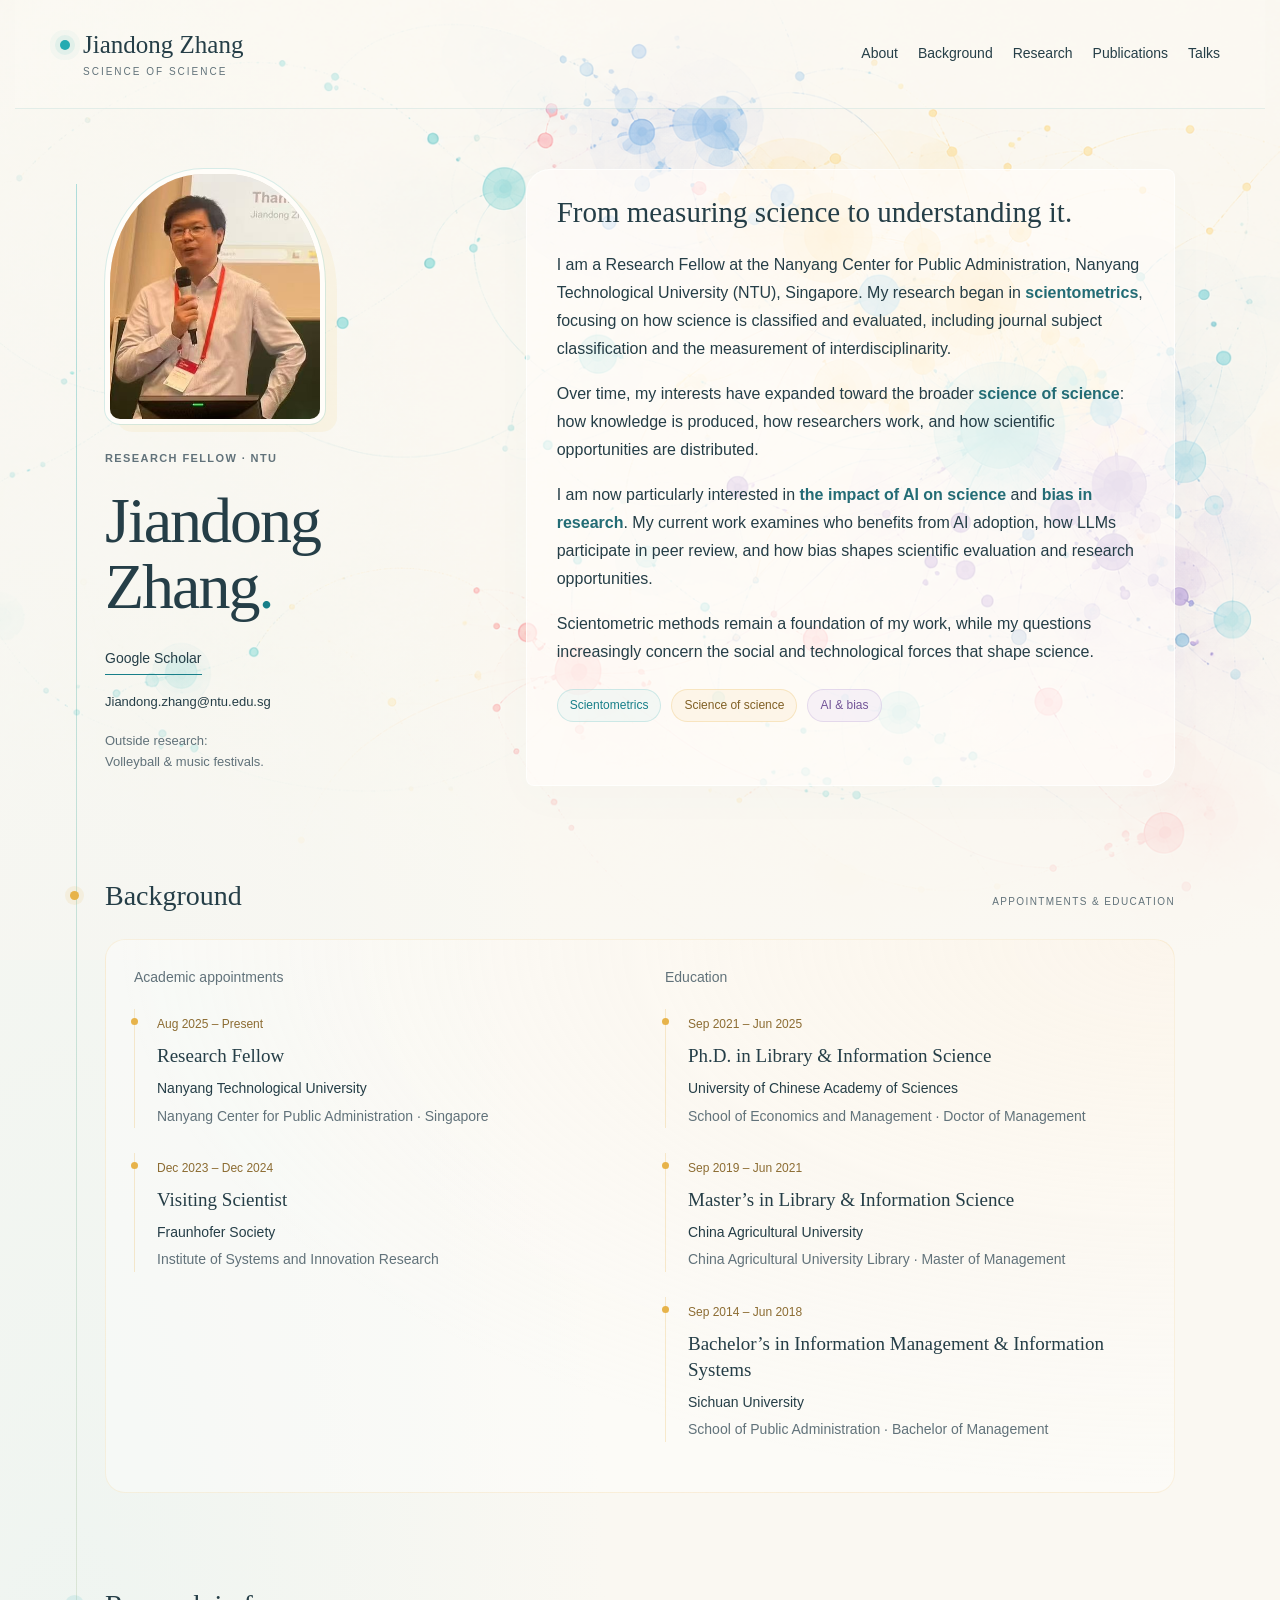
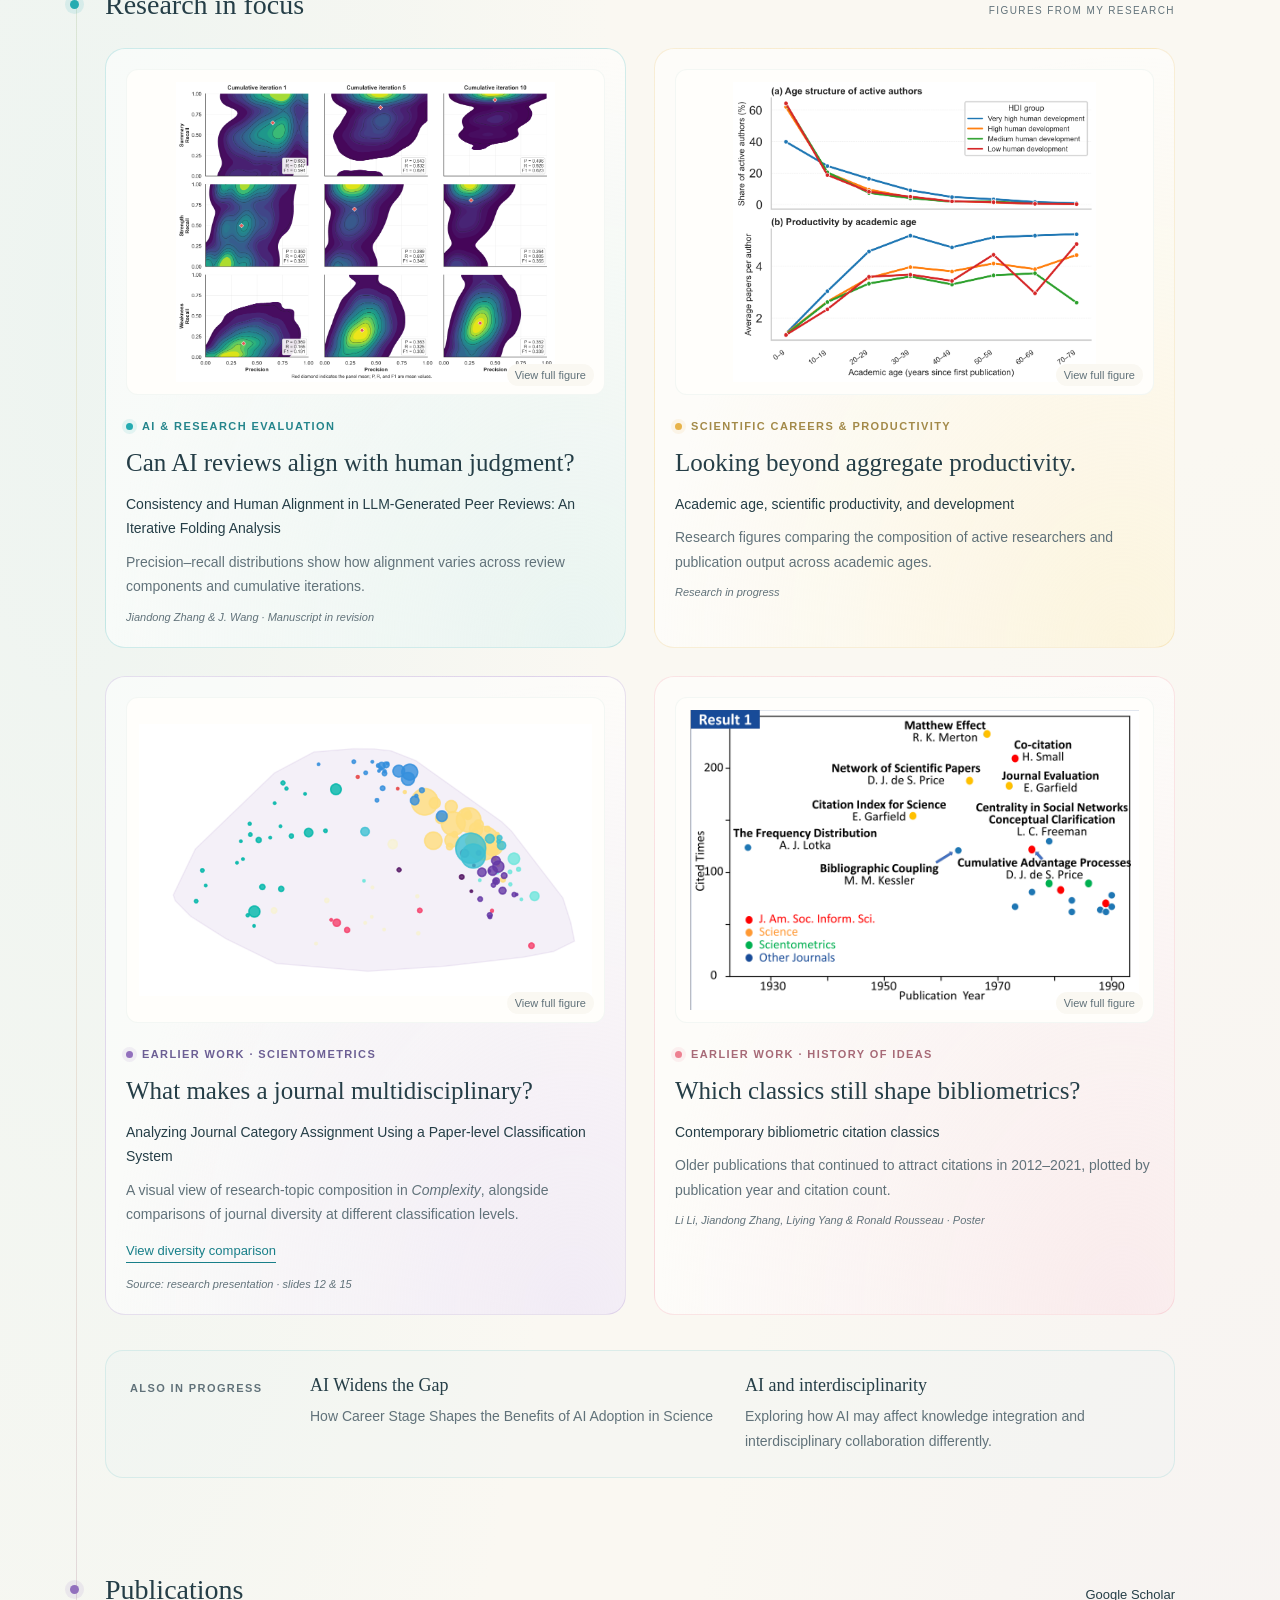
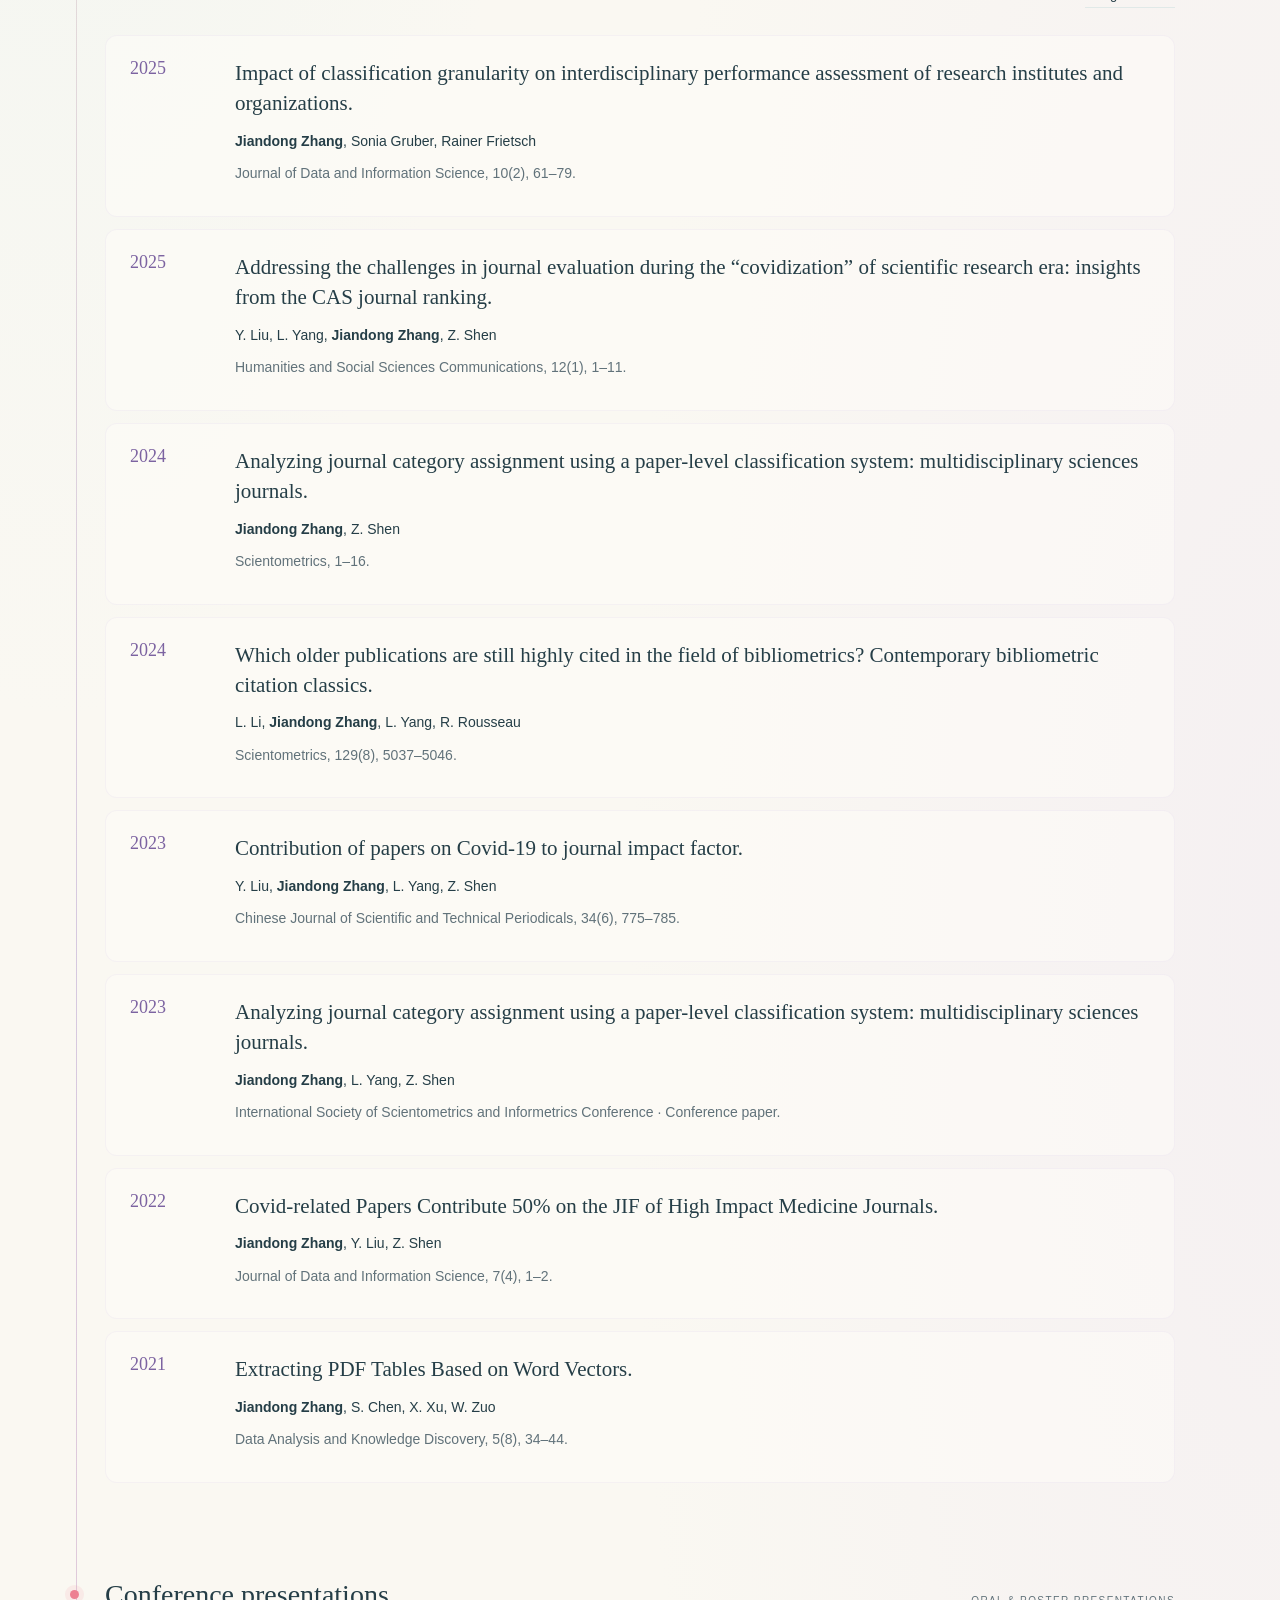
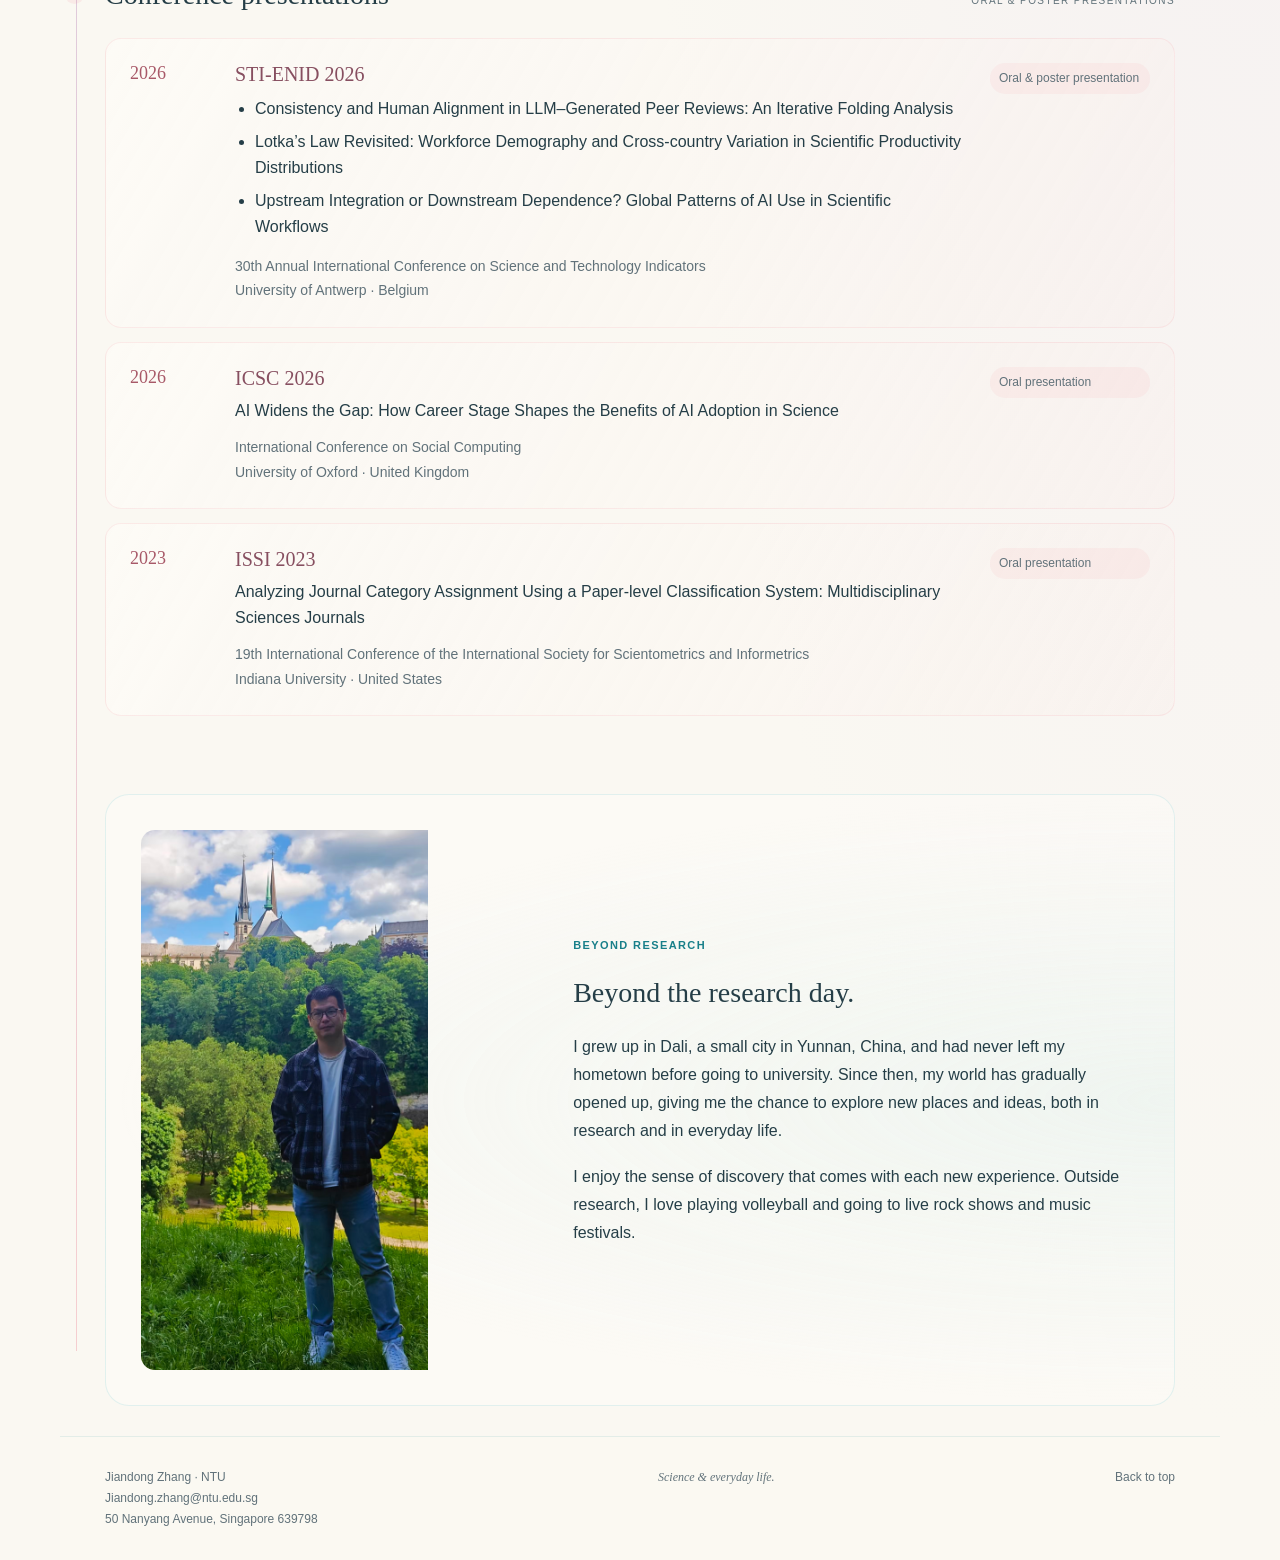
==== index.html @ d601e973 "Add files via upload" ====
<!doctype html><html lang="en"><head><meta charset="utf-8"><meta name="viewport" content="width=device-width,initial-scale=1"><title>Jiandong Zhang | Science of Science</title><meta name="description" content="Jiandong Zhang is a Research Fellow at NTU studying science of science, AI in science, and bias in research."><link rel="stylesheet" href="style.css"><link rel="icon" href="data:image/svg+xml,%3Csvg xmlns='http://www.w3.org/2000/svg' viewBox='0 0 40 40'%3E%3Crect width='40' height='40' fill='%23233145'/%3E%3Ctext x='7' y='29' fill='white' font-size='27' font-family='Georgia'%3EJ%3C/text%3E%3C/svg%3E"></head><body><a class="skip" href="#about">Skip to content</a><header><a class="name" href="#about">Jiandong Zhang<span>SCIENCE OF SCIENCE</span></a><nav aria-label="Main navigation"><a href="#about">About</a><a href="#background">Background</a><a href="#research">Research</a><a href="#publications">Publications</a><a href="#talks">Talks</a></nav></header><main><section class="intro" id="about"><div class="intro-title"><div class="portrait"><img src="assets/jiandong-speaking.jpg" alt="Jiandong Zhang speaking at an academic presentation" fetchpriority="high"></div><p class="eyebrow">RESEARCH FELLOW · NTU</p><h1>Jiandong <br>Zhang<span class="period">.</span></h1><a class="scholar" href="https://scholar.google.com/citations?user=fZ67XFoAAAAJ&hl=en" target="_blank" rel="noopener">Google Scholar</a><p class="contact"><a href="mailto:Jiandong.zhang@ntu.edu.sg">Jiandong.zhang@ntu.edu.sg</a></p><p class="personal">Outside research:<br>Volleyball & music festivals.</p></div><div class="bio"><h2>From measuring science to understanding it.</h2><p>I am a Research Fellow at the Nanyang Center for Public Administration, Nanyang Technological University (NTU), Singapore. My research began in <strong>scientometrics</strong>, focusing on how science is classified and evaluated, including journal subject classification and the measurement of interdisciplinarity.</p><p>Over time, my interests have expanded toward the broader <strong>science of science</strong>: how knowledge is produced, how researchers work, and how scientific opportunities are distributed.</p><p>I am now particularly interested in <strong>the impact of AI on science</strong> and <strong>bias in research</strong>. My current work examines who benefits from AI adoption, how LLMs participate in peer review, and how bias shapes scientific evaluation and research opportunities.</p><p>Scientometric methods remain a foundation of my work, while my questions increasingly concern the social and technological forces that shape science.</p><div class="topics"><span>Scientometrics</span><span>Science of science</span><span>AI & bias</span></div></div></section>
<section id="background"><div class="section-title"><h2>Background</h2><span>APPOINTMENTS & EDUCATION</span></div><div class="background-grid"><div><h3 class="group-label">Academic appointments</h3><div class="cv-entry"><span>Aug 2025 – Present</span><h3>Research Fellow</h3><p>Nanyang Technological University</p><p class="muted">Nanyang Center for Public Administration · Singapore</p></div><div class="cv-entry"><span>Dec 2023 – Dec 2024</span><h3>Visiting Scientist</h3><p>Fraunhofer Society</p><p class="muted">Institute of Systems and Innovation Research</p></div></div><div><h3 class="group-label">Education</h3><div class="cv-entry"><span>Sep 2021 – Jun 2025</span><h3>Ph.D. in Library & Information Science</h3><p>University of Chinese Academy of Sciences</p><p class="muted">School of Economics and Management · Doctor of Management</p></div><div class="cv-entry"><span>Sep 2019 – Jun 2021</span><h3>Master’s in Library & Information Science</h3><p>China Agricultural University</p><p class="muted">China Agricultural University Library · Master of Management</p></div><div class="cv-entry"><span>Sep 2014 – Jun 2018</span><h3>Bachelor’s in Information Management & Information Systems</h3><p>Sichuan University</p><p class="muted">School of Public Administration · Bachelor of Management</p></div></div></div></section><section id="research"><div class="section-title"><h2>Research in focus</h2><span>FIGURES FROM MY RESEARCH</span></div><div class="research-grid"><article class="feature"><button class="figure-button" data-image="assets/peer-review-alignment.png" data-caption="Precision and recall distributions across cumulative review iterations. Figure from the peer-review manuscript in revision." aria-label="Enlarge peer-review alignment figure"><img src="assets/peer-review-alignment.png" alt="Nine density plots of precision and recall across review iterations, separated into summary, strengths, and weaknesses"><span class="enlarge">View full figure</span></button><div class="feature-copy"><p class="eyebrow">AI & RESEARCH EVALUATION</p><h3>Can AI reviews align with human judgment?</h3><p>Consistency and Human Alignment in LLM-Generated Peer Reviews: An Iterative Folding Analysis</p><p class="description">Precision–recall distributions show how alignment varies across review components and cumulative iterations.</p><span class="status">Jiandong Zhang & J. Wang · Manuscript in revision</span></div></article><article class="feature"><button class="figure-button" data-image="assets/scientific-careers.png" data-caption="Academic-age composition and productivity by human-development group. Figure from the scientific productivity research project." aria-label="Enlarge scientific careers figure"><img src="assets/scientific-careers.png" alt="Two line charts showing the age structure of active authors and productivity by academic age across human-development groups"><span class="enlarge">View full figure</span></button><div class="feature-copy"><p class="eyebrow">SCIENTIFIC CAREERS & PRODUCTIVITY</p><h3>Looking beyond aggregate productivity.</h3><p>Academic age, scientific productivity, and development</p><p class="description">Research figures comparing the composition of active researchers and publication output across academic ages.</p><span class="status">Research in progress</span></div></article><article class="feature"><button class="figure-button" data-image="assets/journal-topic-composition.png" data-caption="Composition of research topics in Complexity. Original figure from the journal classification presentation, slide 15. The presentation labels this example an interdisciplinary tendency." aria-label="Enlarge journal topic composition figure"><img src="assets/journal-topic-composition.png" alt="Colored research-topic circles distributed across a purple scientific landscape, showing the topic composition of Complexity"><span class="enlarge">View full figure</span></button><div class="feature-copy"><p class="eyebrow">EARLIER WORK · SCIENTOMETRICS</p><h3>What makes a journal multidisciplinary?</h3><p>Analyzing Journal Category Assignment Using a Paper-level Classification System</p><p class="description">A visual view of research-topic composition in <em>Complexity</em>, alongside comparisons of journal diversity at different classification levels.</p><button class="figure-secondary" data-image="assets/journal-diversity.png" data-alt="Violin plots comparing disciplinary diversity in multidisciplinary journals and other journals at macro, meso, and micro levels" data-caption="Distribution of journal disciplinary diversity at macro, meso, and micro levels. Original figure from the journal classification presentation, slide 12.">View diversity comparison</button><span class="status">Source: research presentation · slides 12 & 15</span></div></article><article class="feature"><button class="figure-button" data-image="assets/citation-classics.png" data-caption="The top 20 Contemporary Bibliometrics Citation Classics, shown by publication year and citation count. Extracted from the original poster by Li Li, Jiandong Zhang, Liying Yang, and Ronald Rousseau." aria-label="Enlarge citation classics figure"><img src="assets/citation-classics.png" alt="Scatter plot showing publication years and citation counts for twenty bibliometric citation classics, with labels for influential works"><span class="enlarge">View full figure</span></button><div class="feature-copy"><p class="eyebrow">EARLIER WORK · HISTORY OF IDEAS</p><h3>Which classics still shape bibliometrics?</h3><p>Contemporary bibliometric citation classics</p><p class="description">Older publications that continued to attract citations in 2012–2021, plotted by publication year and citation count.</p><span class="status">Li Li, Jiandong Zhang, Liying Yang & Ronald Rousseau · Poster</span></div></article></div><div class="current"><span class="eyebrow">ALSO IN PROGRESS</span><div><h3>AI Widens the Gap</h3><p>How Career Stage Shapes the Benefits of AI Adoption in Science</p></div><div><h3>AI and interdisciplinarity</h3><p>Exploring how AI may affect knowledge integration and interdisciplinary collaboration differently.</p></div></div></section>
<section id="publications"><div class="section-title"><h2>Publications</h2><a href="https://scholar.google.com/citations?user=fZ67XFoAAAAJ&hl=en" target="_blank" rel="noopener">Google Scholar</a></div><article class="paper"><span class="year">2025</span><div><h3>Impact of classification granularity on interdisciplinary performance assessment of research institutes and organizations.</h3><p><strong>Jiandong Zhang</strong>, Sonia Gruber, Rainer Frietsch</p><p class="muted">Journal of Data and Information Science, 10(2), 61–79.</p></div></article><article class="paper"><span class="year">2025</span><div><h3>Addressing the challenges in journal evaluation during the “covidization” of scientific research era: insights from the CAS journal ranking.</h3><p>Y. Liu, L. Yang, <strong>Jiandong Zhang</strong>, Z. Shen</p><p class="muted">Humanities and Social Sciences Communications, 12(1), 1–11.</p></div></article><article class="paper"><span class="year">2024</span><div><h3>Analyzing journal category assignment using a paper-level classification system: multidisciplinary sciences journals.</h3><p><strong>Jiandong Zhang</strong>, Z. Shen</p><p class="muted">Scientometrics, 1–16.</p></div></article><article class="paper"><span class="year">2024</span><div><h3>Which older publications are still highly cited in the field of bibliometrics? Contemporary bibliometric citation classics.</h3><p>L. Li, <strong>Jiandong Zhang</strong>, L. Yang, R. Rousseau</p><p class="muted">Scientometrics, 129(8), 5037–5046.</p></div></article><article class="paper"><span class="year">2023</span><div><h3>Contribution of papers on Covid-19 to journal impact factor.</h3><p>Y. Liu, <strong>Jiandong Zhang</strong>, L. Yang, Z. Shen</p><p class="muted">Chinese Journal of Scientific and Technical Periodicals, 34(6), 775–785.</p></div></article><article class="paper"><span class="year">2023</span><div><h3>Analyzing journal category assignment using a paper-level classification system: multidisciplinary sciences journals.</h3><p><strong>Jiandong Zhang</strong>, L. Yang, Z. Shen</p><p class="muted">International Society of Scientometrics and Informetrics Conference · Conference paper.</p></div></article><article class="paper"><span class="year">2022</span><div><h3>Covid-related Papers Contribute 50% on the JIF of High Impact Medicine Journals.</h3><p><strong>Jiandong Zhang</strong>, Y. Liu, Z. Shen</p><p class="muted">Journal of Data and Information Science, 7(4), 1–2.</p></div></article><article class="paper"><span class="year">2021</span><div><h3>Extracting PDF Tables Based on Word Vectors.</h3><p><strong>Jiandong Zhang</strong>, S. Chen, X. Xu, W. Zuo</p><p class="muted">Data Analysis and Knowledge Discovery, 5(8), 34–44.</p></div></article></section><section id="talks" class="talks"><div class="section-title"><h2>Conference presentations</h2><span>ORAL & POSTER PRESENTATIONS</span></div><div class="conference"><span class="year">2026</span><div><h3>STI-ENID 2026</h3><ul class="presentation-titles"><li>Consistency and Human Alignment in LLM–Generated Peer Reviews: An Iterative Folding Analysis</li><li>Lotka’s Law Revisited: Workforce Demography and Cross-country Variation in Scientific Productivity Distributions</li><li>Upstream Integration or Downstream Dependence? Global Patterns of AI Use in Scientific Workflows</li></ul><p>30th Annual International Conference on Science and Technology Indicators</p><p>University of Antwerp · Belgium</p></div><span>Oral & poster presentation</span></div><div class="conference"><span class="year">2026</span><div><h3>ICSC 2026</h3><p class="presentation-title">AI Widens the Gap: How Career Stage Shapes the Benefits of AI Adoption in Science</p><p>International Conference on Social Computing</p><p>University of Oxford · United Kingdom</p></div><span>Oral presentation</span></div><div class="conference"><span class="year">2023</span><div><h3>ISSI 2023</h3><p class="presentation-title">Analyzing Journal Category Assignment Using a Paper-level Classification System: Multidisciplinary Sciences Journals</p><p>19th International Conference of the International Society for Scientometrics and Informetrics</p><p>Indiana University · United States</p></div><span>Oral presentation</span></div></section><section class="personal-section" id="beyond"><div class="life-photo"><img src="assets/jiandong-life.jpg" alt="Jiandong Zhang outdoors, surrounded by greenery with historic buildings in the background" loading="lazy"></div><div class="personal-copy"><p class="eyebrow">BEYOND RESEARCH</p><h2>Beyond the research day.</h2><p>I grew up in Dali, a small city in Yunnan, China, and had never left my hometown before going to university. Since then, my world has gradually opened up, giving me the chance to explore new places and ideas, both in research and in everyday life.</p><p>I enjoy the sense of discovery that comes with each new experience. Outside research, I love playing volleyball and going to live rock shows and music festivals.</p></div></section></main><footer><span>Jiandong Zhang · NTU<br><a href="mailto:Jiandong.zhang@ntu.edu.sg">Jiandong.zhang@ntu.edu.sg</a><br>50 Nanyang Avenue, Singapore 639798</span><span class="footer-art">Science & everyday life.</span><a href="#about">Back to top</a></footer><dialog id="figure-dialog" aria-labelledby="figure-caption"><button class="close" aria-label="Close figure">Close ×</button><img id="full-figure" alt=""><p id="figure-caption"></p></dialog><script src="main.js"></script></body></html>
---- style.css ----
:root{--ink:#233145;--muted:#65707b;--accent:#9b492d;--line:#dedfdd;--paper:#fffefb}*{box-sizing:border-box}html{scroll-behavior:smooth;scroll-padding-top:35px}body{margin:0;background:var(--paper);color:var(--ink);font:16px/1.75 Arial,Helvetica,sans-serif}a{color:inherit;text-decoration:none}a:hover{color:var(--accent)}button,a{touch-action:manipulation}a:focus-visible,button:focus-visible{outline:3px solid #9b492d;outline-offset:5px}header{max-width:1250px;margin:auto;display:flex;align-items:center;justify-content:space-between;padding:31px 45px;border-bottom:1px solid var(--line)}.name{font:25px Georgia,serif}.name span{display:block;font:10px Arial;letter-spacing:2px;margin-top:7px;color:var(--muted)}nav{display:flex;gap:30px;font-size:14px}main{max-width:1160px;margin:auto;padding:0 45px}section{padding:45px 0;border-bottom:1px solid var(--line)}.intro{display:grid;grid-template-columns:1fr 1.8fr;gap:65px;padding:60px 0 46px}.eyebrow{font-size:11px;letter-spacing:1.4px;font-weight:600;margin:0 0 18px;color:var(--muted)}h1{font:64px/1.03 Georgia,serif;letter-spacing:-2px;margin:20px 0 24px}.period{color:var(--accent)}.scholar{font-size:14px;display:inline-block;border-bottom:1px solid var(--accent);padding-bottom:3px}.personal{font-size:13px;color:var(--muted);margin-top:28px;line-height:1.6}.bio h2{font:29px Georgia,serif;margin:1px 0 22px}.bio p{margin:0 0 17px}.topics{display:flex;gap:18px;flex-wrap:wrap;font-size:12px;color:var(--accent);margin-top:23px}.section-title{display:flex;align-items:baseline;justify-content:space-between;gap:20px;margin-bottom:27px}.section-title h2{font:28px Georgia,serif;margin:0}.section-title>span{font-size:10px;letter-spacing:1.4px;color:var(--muted)}.section-title>a{font-size:13px;border-bottom:1px solid var(--line)}.research-grid{display:grid;grid-template-columns:1fr 1fr;gap:34px}.figure-button{position:relative;display:block;width:100%;background:#fff;border:1px solid #e5e6e4;padding:18px;cursor:zoom-in;overflow:hidden}.figure-button img{display:block;width:100%;height:300px;object-fit:contain;transition:transform .3s}.figure-button:hover img{transform:scale(1.025)}.enlarge{position:absolute;bottom:8px;right:10px;background:#fffdf5e8;color:var(--muted);font:11px Arial;padding:5px 8px}.feature-copy{padding-top:22px}.feature-copy .eyebrow{color:var(--accent);margin-bottom:11px}.feature h3{font:25px/1.3 Georgia,serif;margin:0 0 12px}.feature-copy p:not(.eyebrow){margin:0 0 9px;font-size:14px}.feature-copy .description{color:var(--muted)}.status{display:inline-block;font-size:11px;color:var(--muted);margin-top:5px;font-style:italic}.current{display:grid;grid-template-columns:150px 1fr 1fr;gap:30px;margin-top:35px;padding-top:27px;border-top:1px solid var(--line)}.current .eyebrow{padding-top:4px}.current h3{font:18px Georgia,serif;margin:0 0 8px}.current p{font-size:14px;color:var(--muted);margin:0}.paper{display:grid;grid-template-columns:80px 1fr;gap:25px}.year{font:18px Georgia,serif;color:var(--accent)}.paper h3{font:23px/1.45 Georgia,serif;margin:0 0 10px}.paper p{font-size:14px;margin:0 0 8px}.muted{color:var(--muted)}.paper-link{font-size:13px;border-bottom:1px solid var(--accent)}.conference{display:grid;grid-template-columns:80px 1fr 160px;gap:25px;padding:20px 0;border-top:1px solid var(--line)}.conference h3{font:20px Georgia,serif;margin:0 0 5px}.conference p{font-size:14px;margin:0;color:var(--muted)}.conference>span:last-child{font-size:12px;color:var(--muted)}.note{font-size:12px;color:var(--muted);margin-top:15px}footer{max-width:1160px;margin:auto;padding:30px 45px;display:flex;justify-content:space-between;gap:20px;font-size:12px;color:var(--muted)}.footer-art{font-family:Georgia;font-style:italic}dialog{border:0;padding:45px 25px 20px;max-width:95vw;width:1100px;max-height:94vh;background:white;box-shadow:0 15px 90px #0004}dialog::backdrop{background:#101624be}dialog img{width:100%;max-height:75vh;object-fit:contain}dialog p{font-size:14px;margin:15px 0 0}.close{position:absolute;right:20px;top:12px;border:0;background:transparent;cursor:pointer;font-size:14px;color:var(--ink)}.skip{position:absolute;top:-100px}.skip:focus{top:0;background:white;padding:10px;z-index:3}@media(max-width:800px){header{padding:24px}.intro{gap:35px;grid-template-columns:1fr 1.8fr}h1{font-size:50px}main{padding:0 24px}.figure-button img{height:240px}.current{grid-template-columns:1fr 1fr}.current>.eyebrow{grid-column:1/-1}.conference{grid-template-columns:50px 1fr}.conference>span:last-child{grid-column:2}footer{padding:25px 24px}}@media(max-width:550px){header{flex-direction:column;align-items:flex-start;gap:20px}nav{width:100%;justify-content:space-between;gap:12px;font-size:13px}.intro{grid-template-columns:1fr;gap:25px;padding-top:35px}h1{font-size:53px;line-height:1.1;margin:10px 0 18px}h1 br{display:none}h1 br:after{content:' '}.personal{margin-top:18px}.bio h2{font-size:25px}.research-grid{grid-template-columns:1fr;gap:30px}.figure-button img{height:auto;max-height:360px}.section-title{align-items:flex-start;flex-direction:column;gap:10px}.current{grid-template-columns:1fr;gap:20px}.paper{grid-template-columns:1fr;gap:10px}.paper h3{font-size:21px}.conference{gap:15px}footer{flex-wrap:wrap}.footer-art{display:none}section{padding:35px 0}}@media(prefers-reduced-motion:reduce){html{scroll-behavior:auto}*{transition:none!important}}
@media(min-width:551px) and (max-width:800px){.intro{grid-template-columns:1fr;gap:25px}.intro-title{position:relative}.intro-title h1{margin:8px 0 20px}.intro-title h1 br{display:none}.personal{position:absolute;right:0;bottom:0;margin:0}.bio{max-width:650px}.research-grid{grid-template-columns:1fr}.figure-button img{height:auto;max-height:420px}}
.contact{font-size:13px;margin:16px 0 0}.contact a{overflow-wrap:anywhere}.background-grid{display:grid;grid-template-columns:1fr 1fr;gap:50px}.group-label{font-size:14px;color:var(--muted);font-weight:400;margin:0 0 20px}.cv-entry{margin:0 0 25px}.cv-entry>span{font-size:12px;color:var(--accent)}.cv-entry h3{font:19px/1.4 Georgia,serif;margin:6px 0}.cv-entry p{font-size:14px;margin:3px 0}.paper+.paper{border-top:1px solid var(--line);padding-top:25px;margin-top:25px}nav{gap:20px}@media(max-width:800px){.personal{position:static;margin-top:18px}.background-grid{gap:30px}}@media(max-width:550px){.background-grid{grid-template-columns:1fr}.name{font-size:24px}nav{flex-wrap:wrap;justify-content:flex-start;gap:12px 20px}}

.research-grid{row-gap:42px}.figure-secondary{display:block;border:0;border-bottom:1px solid var(--accent);padding:0;background:none;color:var(--accent);font:13px/1.8 Arial;cursor:pointer;margin:12px 0}.feature-copy .status{display:block}
.portrait{position:relative;width:220px;height:255px;overflow:hidden;margin-bottom:25px;background:#e5dfd2}.portrait img{position:absolute;width:320%;max-width:none;height:auto;left:-12%;top:-168%}.personal-section{display:grid;grid-template-columns:1fr 1.5fr;align-items:center;gap:55px}.life-photo img{display:block;width:100%;height:auto;max-height:540px;object-fit:contain;object-position:left center}.personal-copy h2{font:28px/1.4 Georgia,serif;margin:0 0 20px}.personal-copy p{margin:0 0 18px}.intro-title .personal{position:static;margin-top:18px}@media(max-width:800px){.intro-title .portrait{float:left;margin-right:30px;width:180px;height:210px}.intro-title:after{content:'';display:block;clear:both}.intro-title h1{font-size:44px}.personal-section{gap:30px}}@media(max-width:550px){.intro-title .portrait{float:none;width:180px;height:210px;margin-right:0}.personal-section{grid-template-columns:1fr}.life-photo img{max-height:500px;object-position:center}.personal-copy h2{font-size:25px}}
.presentation-title,.presentation-titles{font-weight:500;color:var(--ink,#233145);line-height:1.6}.presentation-titles{margin:10px 0 14px;padding-left:20px}.presentation-titles li+li{margin-top:8px}

/* Scientific atlas: a shared palette, translucent surfaces, and connected nodes. */
:root{--ink:#253e47;--muted:#61727a;--accent:#187f89;--line:#7cbbb930;--paper:#faf8f2;--teal:#25abb1;--gold:#e7b34a;--violet:#9270bd;--coral:#ed8191}
body{background:radial-gradient(ellipse at 5% 30%,#d9eeee60,transparent 32%),radial-gradient(ellipse at 100% 65%,#ede4f265,transparent 36%),var(--paper)}
body::before{content:'';position:absolute;top:0;right:0;width:100%;height:960px;background:linear-gradient(180deg,transparent 65%,var(--paper)),url('assets/scientific-atlas-background.png') right top/cover no-repeat;opacity:.42;pointer-events:none;z-index:-1}
header{border-color:var(--line);background:#faf8f27a}.name{position:relative;padding-left:23px}.name::before{content:'';position:absolute;left:0;top:9px;width:10px;height:10px;border-radius:50%;background:var(--teal);box-shadow:0 0 0 5px #25abb116,0 0 0 10px #25abb109}
nav a{position:relative;padding:5px 0}nav a::after{content:'';display:block;height:2px;background:linear-gradient(90deg,var(--teal),var(--gold));transform:scaleX(0);transform-origin:left;transition:transform .2s}nav a:hover::after,nav a:focus-visible::after{transform:scaleX(1)}
main{position:relative}main::before{content:'';position:absolute;left:16px;top:75px;bottom:55px;width:1px;background:linear-gradient(var(--teal),#e7b34a80,var(--violet),var(--coral));opacity:.35}
section{position:relative;border-bottom:0;padding:48px 0}.intro{gap:60px}.bio{padding:25px 30px;background:#fffdf9ad;border:1px solid #ffffffb0;border-radius:24px 8px 24px 8px;box-shadow:0 12px 45px #597e7906}.bio strong{color:#236c75}
.topics{gap:10px}.topics span{padding:5px 12px;border:1px solid #25abb130;border-radius:30px;background:#e7f3f180}.topics span:nth-child(2){color:#806025;border-color:#e7b34a40;background:#fbf0d980}.topics span:nth-child(3){color:#735498;border-color:#9270bd30;background:#efe7f580}
.section-title h2{position:relative}.section-title h2::before{content:'';position:absolute;left:-35px;top:11px;width:9px;height:9px;border-radius:50%;background:var(--section-color,var(--teal));box-shadow:0 0 0 5px color-mix(in srgb,var(--section-color,var(--teal)) 12%,transparent)}
#background{--section-color:var(--gold)}#research{--section-color:var(--teal)}#publications{--section-color:var(--violet)}#talks{--section-color:var(--coral)}
.background-grid{padding:25px 28px;border:1px solid #e7b34a24;border-radius:20px;background:radial-gradient(ellipse at right top,#fbecd759,transparent 70%),#ffffff65}.cv-entry{position:relative;padding-left:22px;border-left:1px solid #e7b34a40}.cv-entry::before{content:'';position:absolute;left:-4px;top:9px;width:7px;height:7px;border-radius:50%;background:var(--gold)}.cv-entry>span{color:#8c6c32}
.research-grid{gap:28px}.feature{--node:var(--teal);--wash:#dcefeb;position:relative;padding:20px;border-radius:20px;border:1px solid color-mix(in srgb,var(--node) 20%,transparent);background:radial-gradient(ellipse at 90% 100%,color-mix(in srgb,var(--wash) 60%,transparent),transparent 70%),#ffffff8c;transition:box-shadow .25s,transform .25s}.feature:nth-child(2){--node:var(--gold);--wash:#fbefcc}.feature:nth-child(3){--node:var(--violet);--wash:#eae0f2}.feature:nth-child(4){--node:var(--coral);--wash:#f7e1e3}.feature:hover{box-shadow:0 10px 30px #4e736d0c;transform:translateY(-2px)}.feature-copy .eyebrow{color:color-mix(in srgb,var(--node) 65%,#253e47);display:flex;align-items:center;gap:9px}.feature-copy .eyebrow::before{content:'';width:7px;height:7px;flex:none;border-radius:50%;background:var(--node);box-shadow:0 0 0 4px color-mix(in srgb,var(--node) 10%,transparent)}.figure-button{border-radius:12px;border-color:#d8e4e250;background:#fffefb;padding:12px}.enlarge{border-radius:20px;background:#faf8f2ed}.current{border:1px solid #25abb122;padding:24px;border-radius:18px;background:#e8f3f03d}
.paper{position:relative;padding:22px 24px;border-radius:12px;background:#fffdf878;border:1px solid #9270bd12}.paper+.paper{margin-top:12px;padding-top:22px;border-top:1px solid #9270bd12}.paper .year{color:#7c63a1}.paper h3{font-size:21px}.paper:hover{background:#f0ebf47d}
.conference{padding:24px;border:1px solid #ed819123;border-radius:16px;background:linear-gradient(120deg,#fffdf987,#f9ece84d);margin-top:14px}.conference .year{color:#a85968}.conference h3{color:#874f60}.conference p.presentation-title{color:var(--ink);font-size:16px;margin:8px 0 12px}.conference>span:last-child{align-self:start;padding:5px 9px;border-radius:15px;background:#ed819114}
.portrait{border-radius:45% 45% 15px 15px;border:5px solid #fffdf9;box-shadow:0 0 0 1px #25abb128,12px 8px 0 #e7b34a16}.personal-section{padding:35px;background:radial-gradient(ellipse at right center,#dceee966,transparent 70%),#fffdf969;border:1px solid #25abb11f;border-radius:24px;margin:30px 0}.life-photo img{border-radius:14px}.personal-copy .eyebrow{color:var(--accent)}
footer{border-top:1px solid var(--line);background:#faf8f270}dialog{border-radius:16px;background:var(--paper)}a:focus-visible,button:focus-visible{outline-color:var(--accent)}
@media(max-width:800px){main::before{left:8px}.section-title h2::before{left:-20px;width:7px;height:7px}.intro{gap:30px}.bio{padding:22px}.background-grid{padding:22px}.personal-section{padding:24px}body::before{height:850px;opacity:.28;background-position:65% top}}
@media(max-width:550px){.bio{padding:20px}.feature{padding:16px}.paper{padding:18px}.paper+.paper{padding-top:18px}.conference{padding:18px;grid-template-columns:45px 1fr}.background-grid{padding:20px}.personal-section{margin:20px 0;padding:20px}.current{padding:20px}.presentation-titles{padding-left:16px;font-size:14px}.intro{padding-top:35px}.research-grid{gap:24px}}
@media(prefers-reduced-motion:reduce){.feature:hover{transform:none}}
@media(prefers-contrast:more){body::before,main::before{display:none}.bio,.feature,.paper,.conference,.background-grid,.personal-section{background:white;border-color:#61727a}}
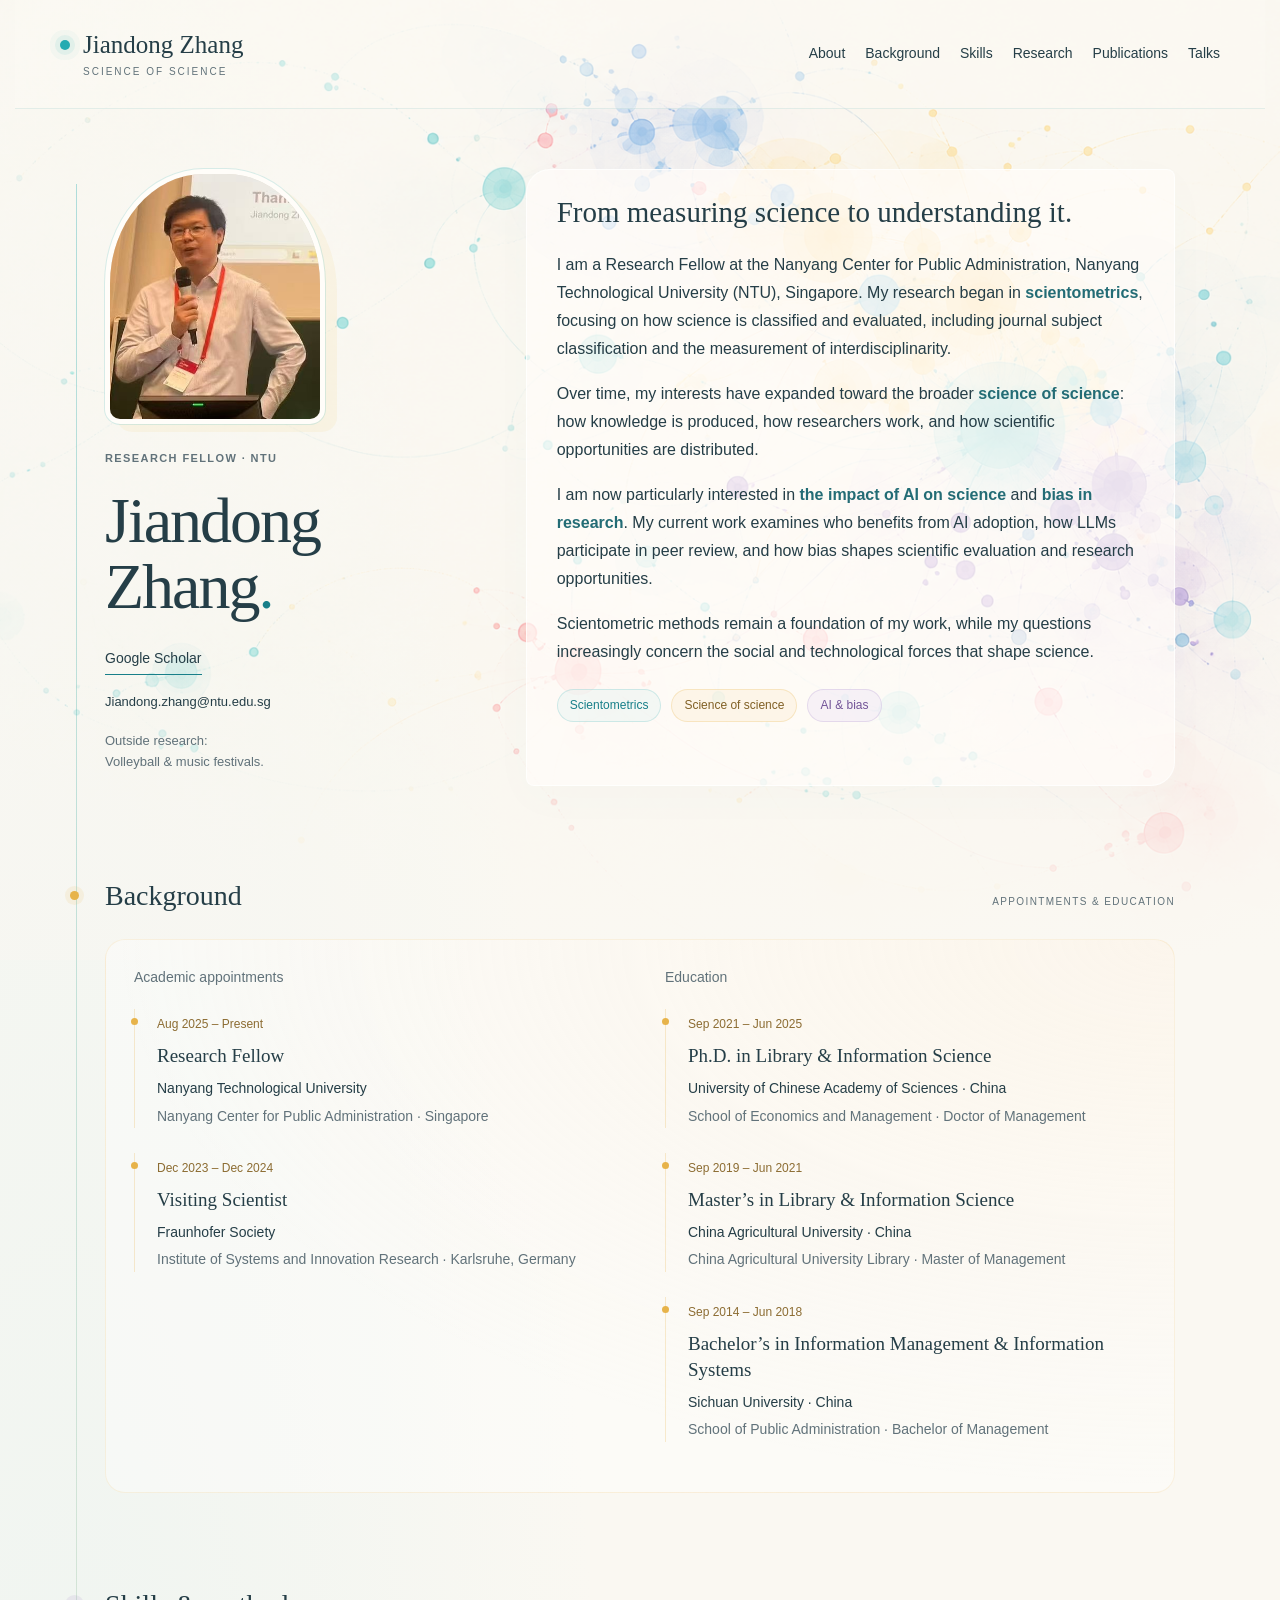
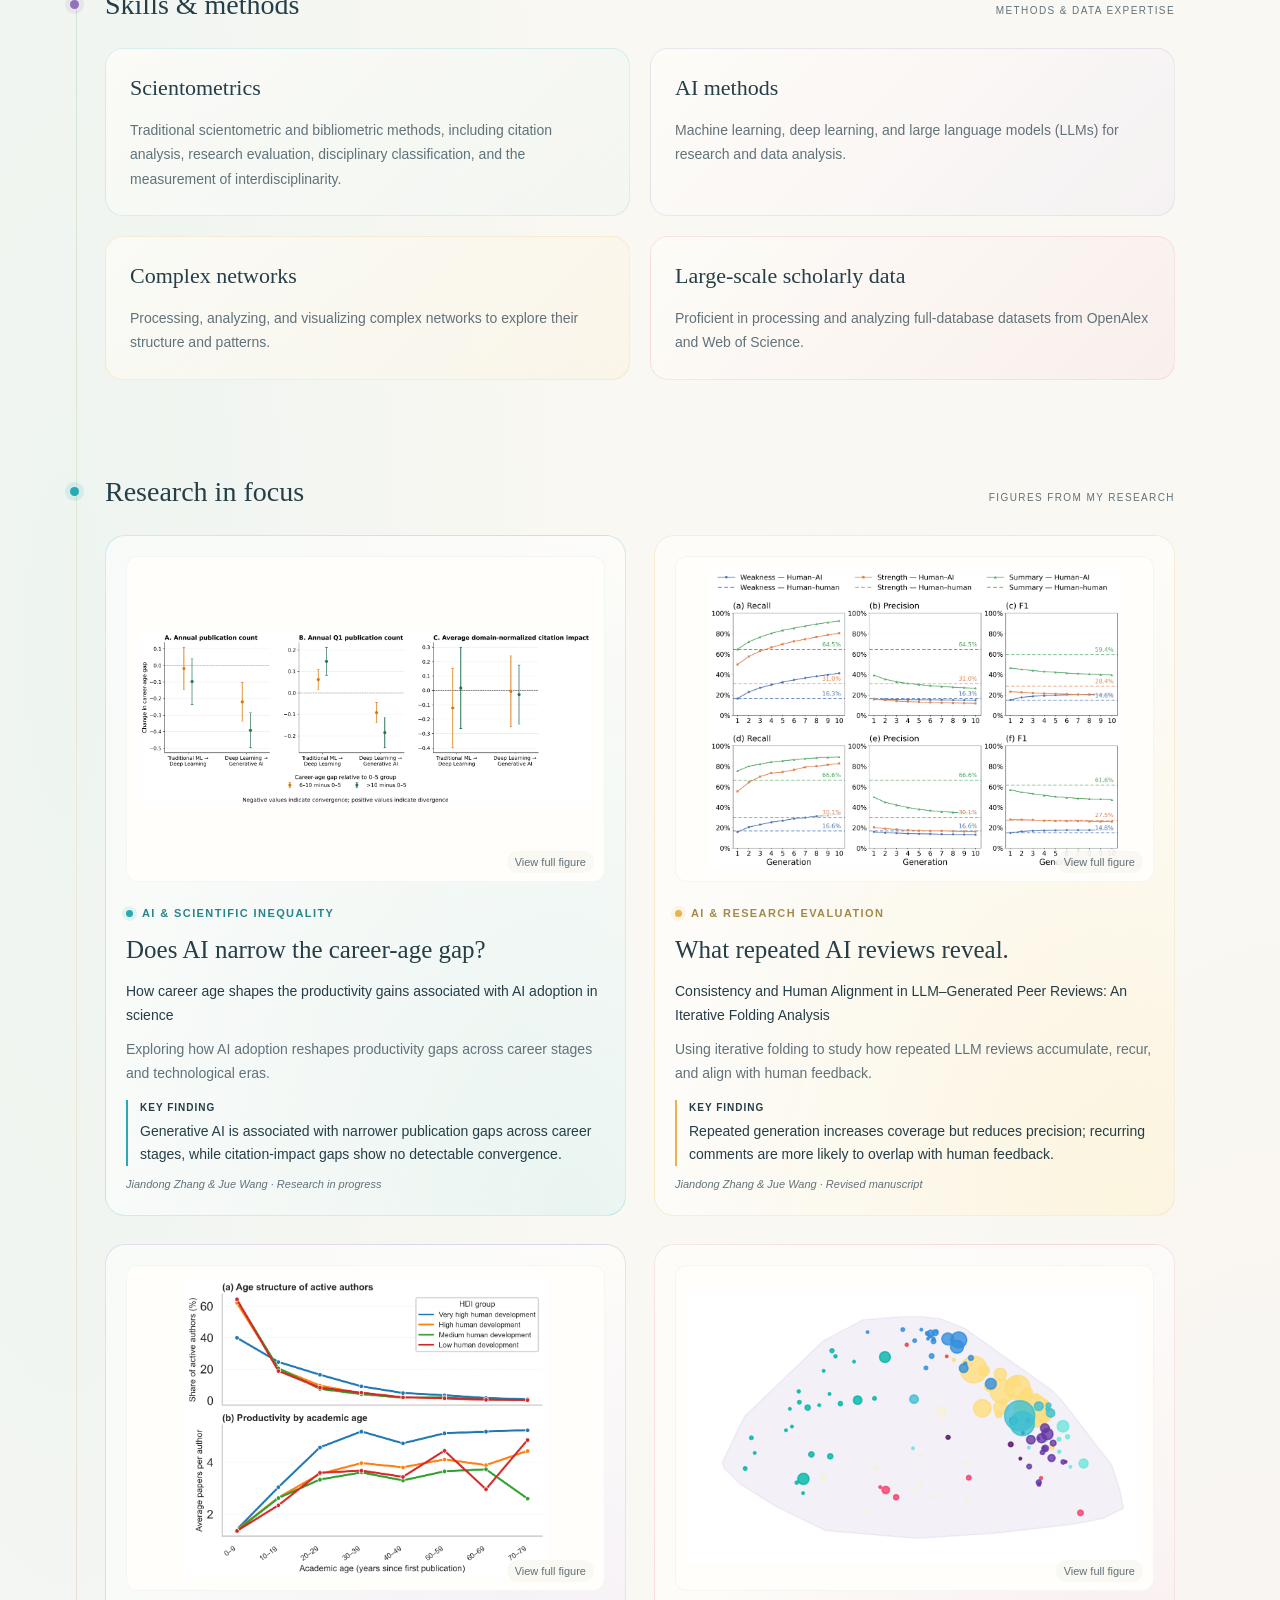
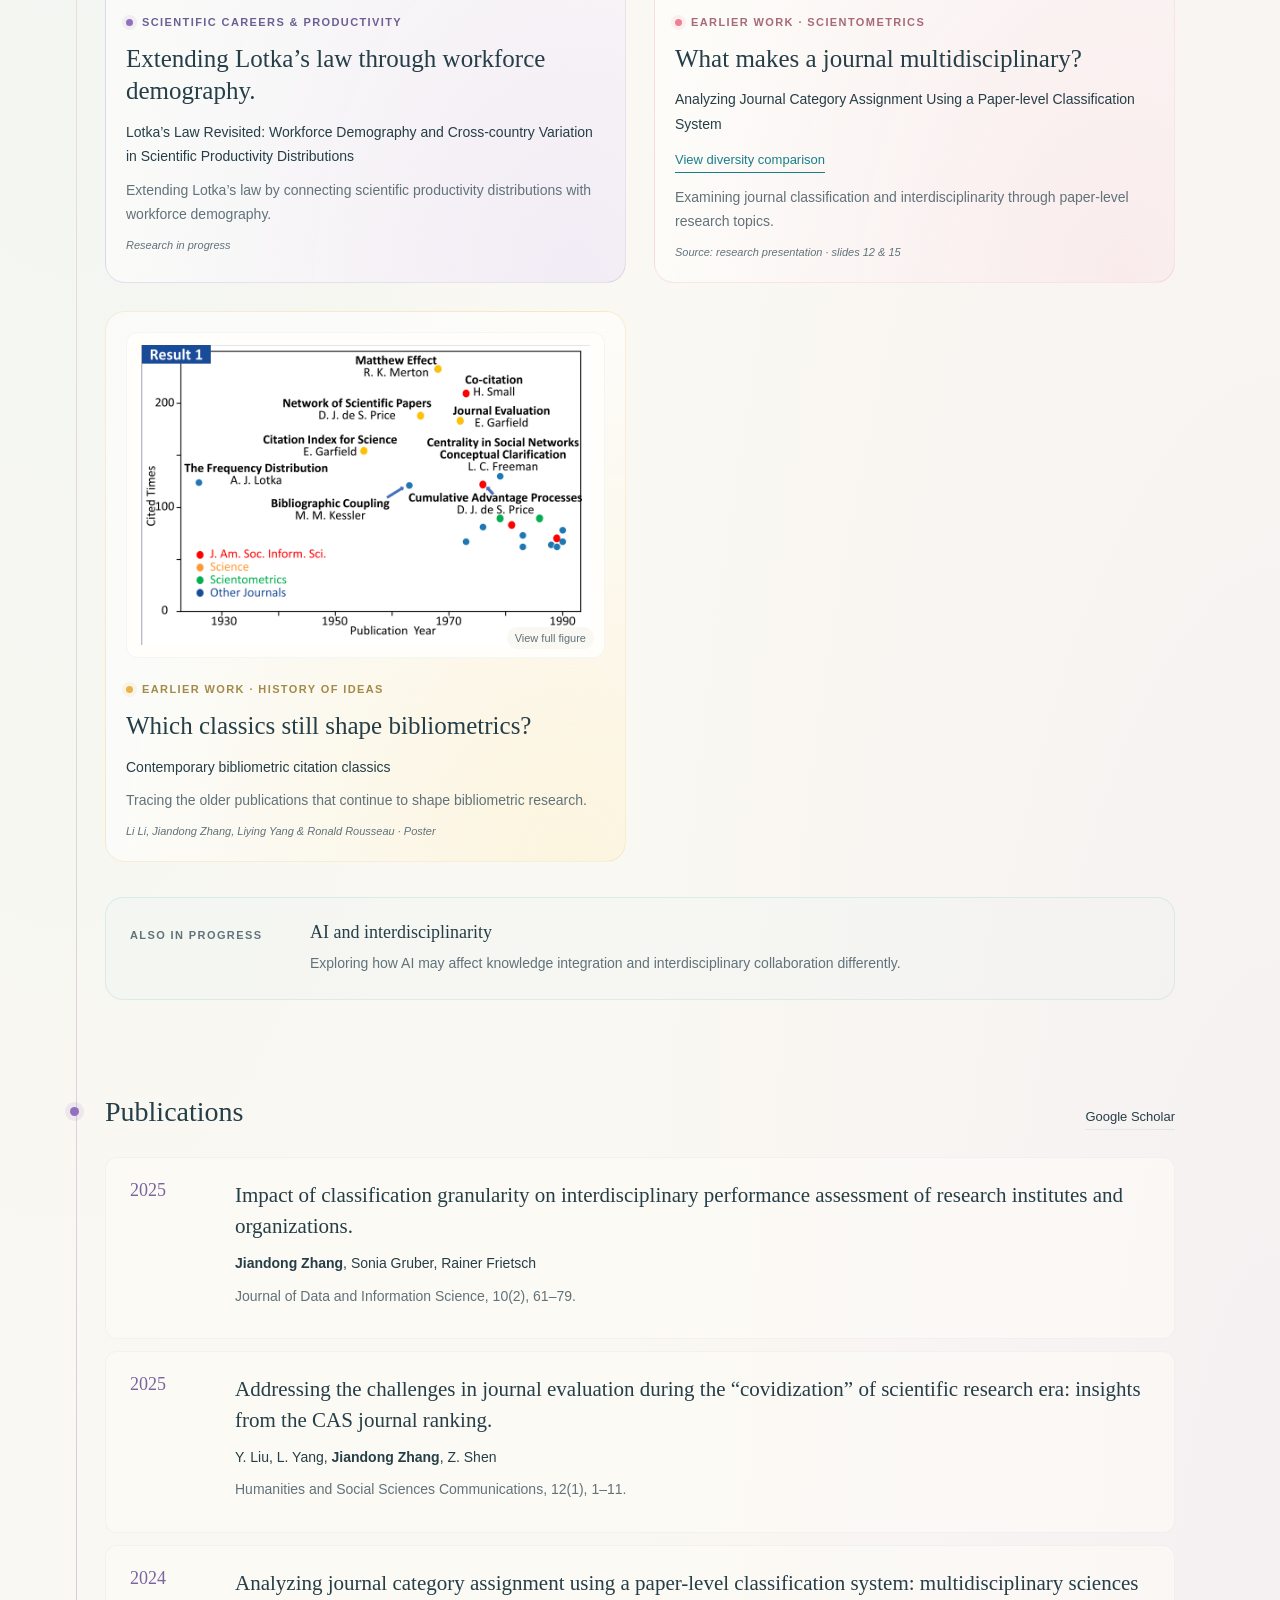
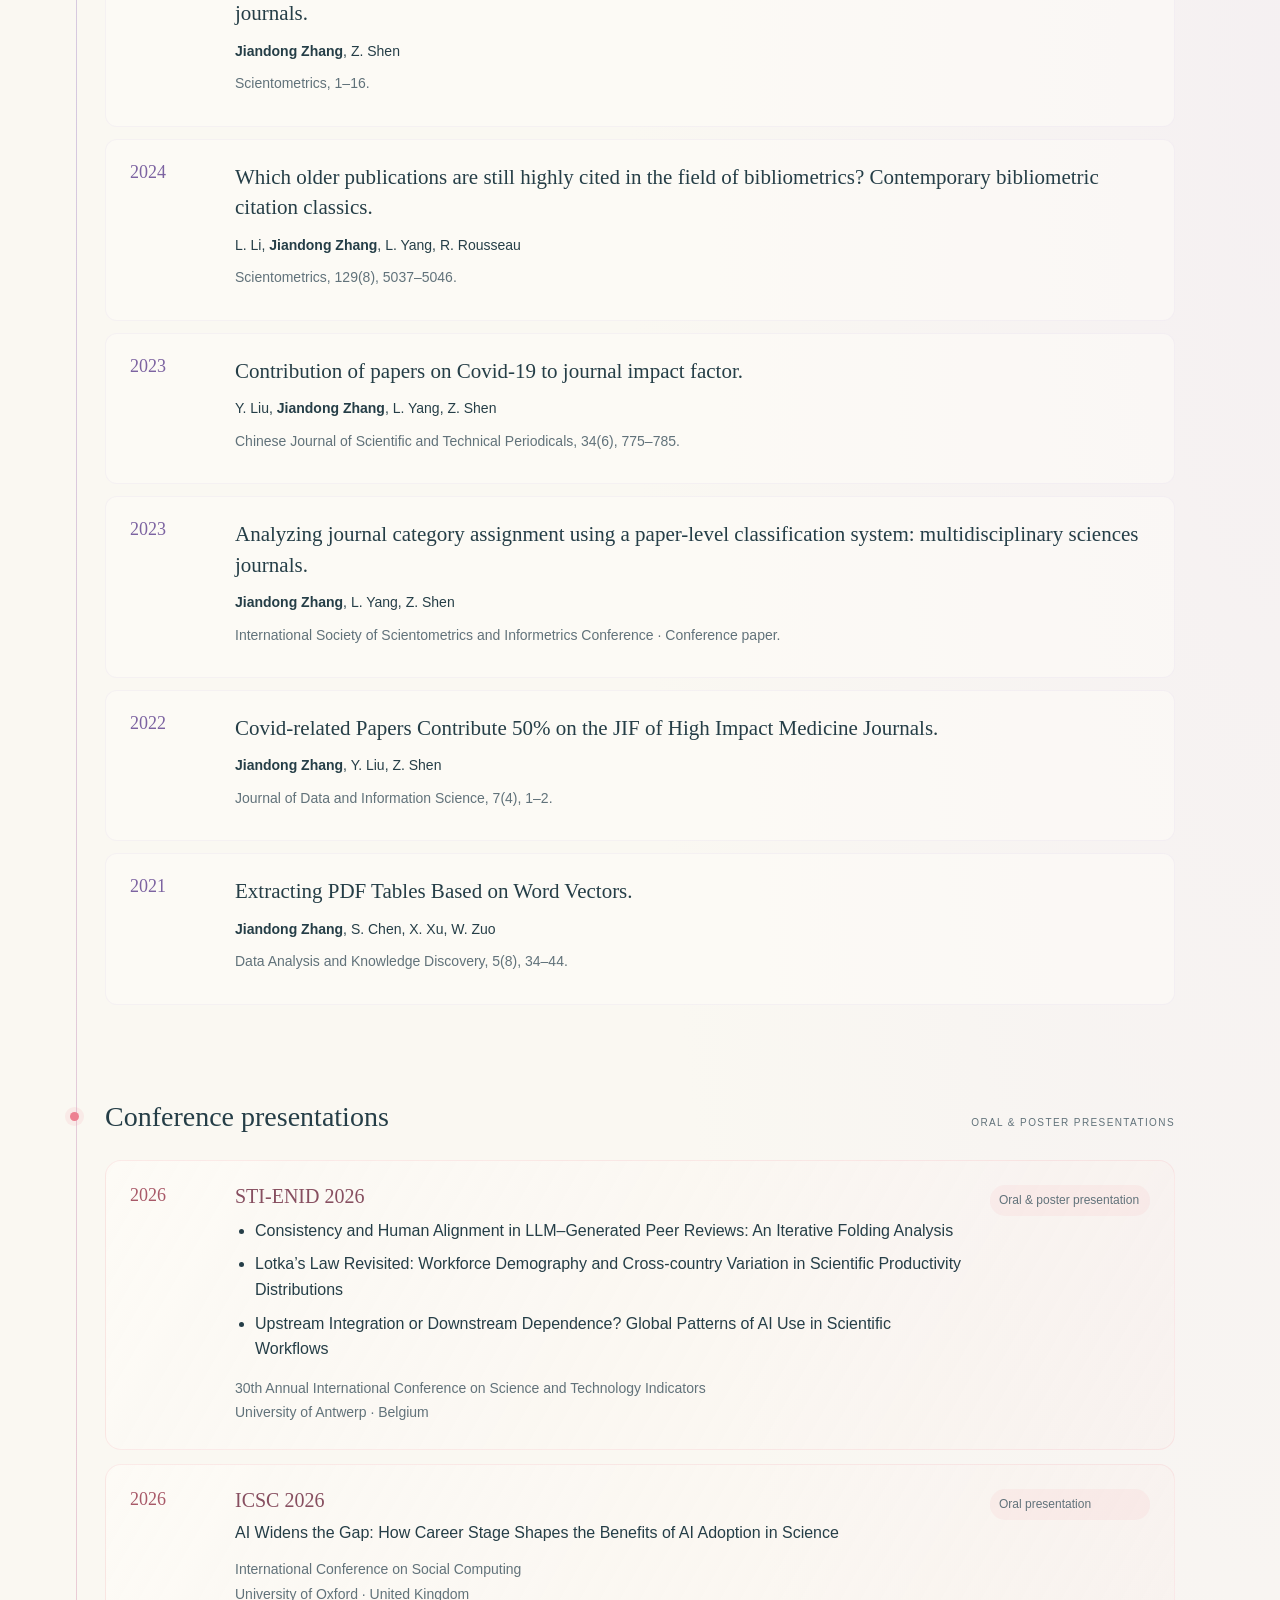
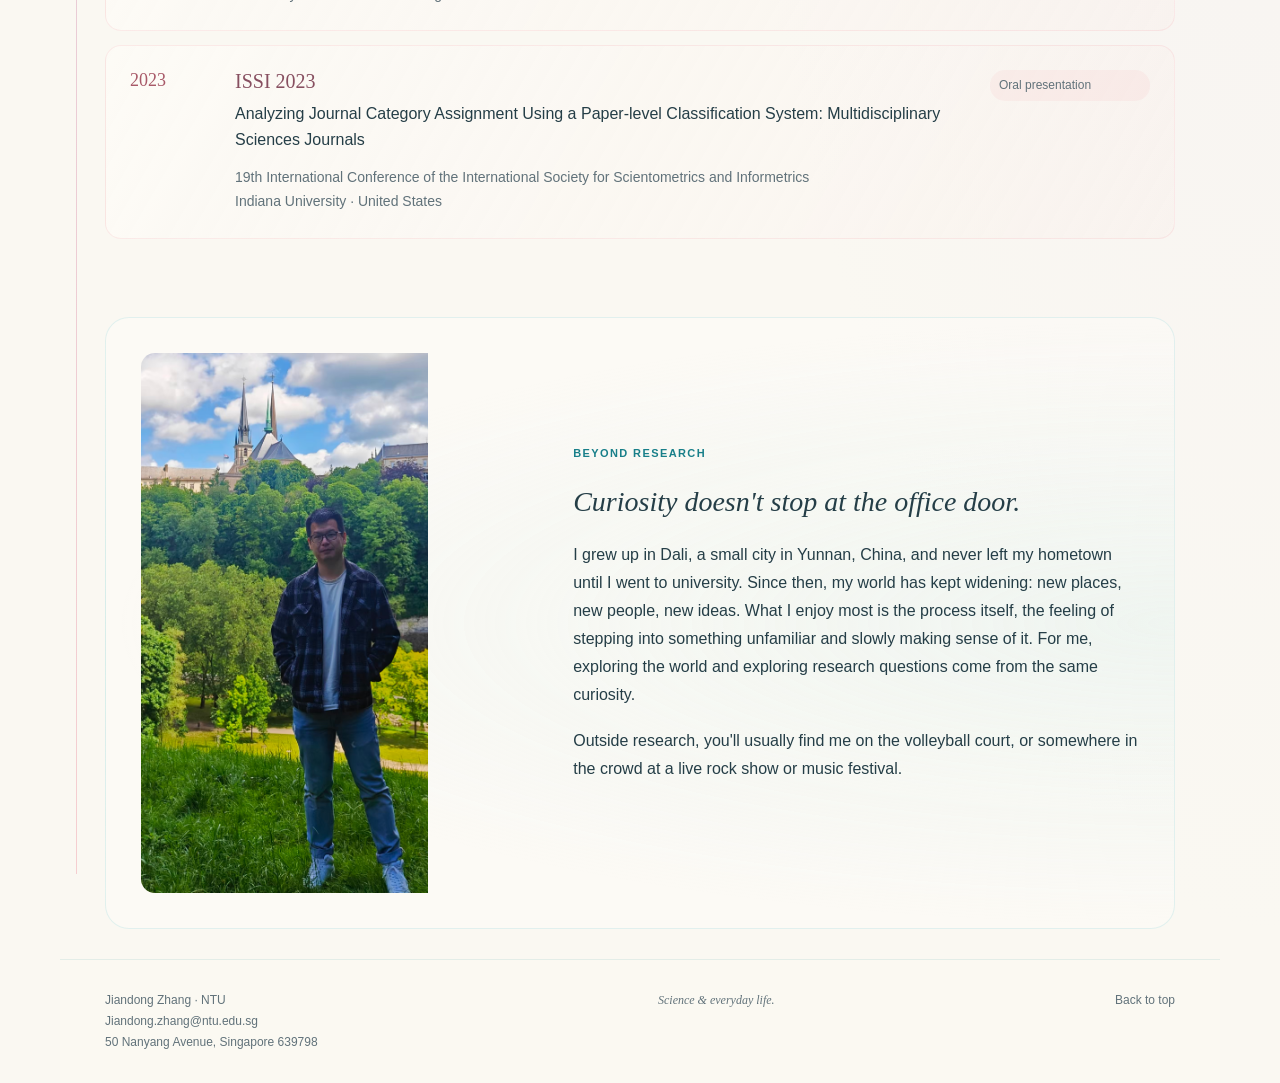
==== commit 73d78ac8: "Add files via upload Update research and biography" ====
--- a/index.html
+++ b/index.html
@@ -1,3 +1,3 @@
-<!doctype html><html lang="en"><head><meta charset="utf-8"><meta name="viewport" content="width=device-width,initial-scale=1"><title>Jiandong Zhang | Science of Science</title><meta name="description" content="Jiandong Zhang is a Research Fellow at NTU studying science of science, AI in science, and bias in research."><link rel="stylesheet" href="style.css"><link rel="icon" href="data:image/svg+xml,%3Csvg xmlns='http://www.w3.org/2000/svg' viewBox='0 0 40 40'%3E%3Crect width='40' height='40' fill='%23233145'/%3E%3Ctext x='7' y='29' fill='white' font-size='27' font-family='Georgia'%3EJ%3C/text%3E%3C/svg%3E"></head><body><a class="skip" href="#about">Skip to content</a><header><a class="name" href="#about">Jiandong Zhang<span>SCIENCE OF SCIENCE</span></a><nav aria-label="Main navigation"><a href="#about">About</a><a href="#background">Background</a><a href="#research">Research</a><a href="#publications">Publications</a><a href="#talks">Talks</a></nav></header><main><section class="intro" id="about"><div class="intro-title"><div class="portrait"><img src="assets/jiandong-speaking.jpg" alt="Jiandong Zhang speaking at an academic presentation" fetchpriority="high"></div><p class="eyebrow">RESEARCH FELLOW · NTU</p><h1>Jiandong <br>Zhang<span class="period">.</span></h1><a class="scholar" href="https://scholar.google.com/citations?user=fZ67XFoAAAAJ&hl=en" target="_blank" rel="noopener">Google Scholar</a><p class="contact"><a href="mailto:Jiandong.zhang@ntu.edu.sg">Jiandong.zhang@ntu.edu.sg</a></p><p class="personal">Outside research:<br>Volleyball & music festivals.</p></div><div class="bio"><h2>From measuring science to understanding it.</h2><p>I am a Research Fellow at the Nanyang Center for Public Administration, Nanyang Technological University (NTU), Singapore. My research began in <strong>scientometrics</strong>, focusing on how science is classified and evaluated, including journal subject classification and the measurement of interdisciplinarity.</p><p>Over time, my interests have expanded toward the broader <strong>science of science</strong>: how knowledge is produced, how researchers work, and how scientific opportunities are distributed.</p><p>I am now particularly interested in <strong>the impact of AI on science</strong> and <strong>bias in research</strong>. My current work examines who benefits from AI adoption, how LLMs participate in peer review, and how bias shapes scientific evaluation and research opportunities.</p><p>Scientometric methods remain a foundation of my work, while my questions increasingly concern the social and technological forces that shape science.</p><div class="topics"><span>Scientometrics</span><span>Science of science</span><span>AI & bias</span></div></div></section>
-<section id="background"><div class="section-title"><h2>Background</h2><span>APPOINTMENTS & EDUCATION</span></div><div class="background-grid"><div><h3 class="group-label">Academic appointments</h3><div class="cv-entry"><span>Aug 2025 – Present</span><h3>Research Fellow</h3><p>Nanyang Technological University</p><p class="muted">Nanyang Center for Public Administration · Singapore</p></div><div class="cv-entry"><span>Dec 2023 – Dec 2024</span><h3>Visiting Scientist</h3><p>Fraunhofer Society</p><p class="muted">Institute of Systems and Innovation Research</p></div></div><div><h3 class="group-label">Education</h3><div class="cv-entry"><span>Sep 2021 – Jun 2025</span><h3>Ph.D. in Library & Information Science</h3><p>University of Chinese Academy of Sciences</p><p class="muted">School of Economics and Management · Doctor of Management</p></div><div class="cv-entry"><span>Sep 2019 – Jun 2021</span><h3>Master’s in Library & Information Science</h3><p>China Agricultural University</p><p class="muted">China Agricultural University Library · Master of Management</p></div><div class="cv-entry"><span>Sep 2014 – Jun 2018</span><h3>Bachelor’s in Information Management & Information Systems</h3><p>Sichuan University</p><p class="muted">School of Public Administration · Bachelor of Management</p></div></div></div></section><section id="research"><div class="section-title"><h2>Research in focus</h2><span>FIGURES FROM MY RESEARCH</span></div><div class="research-grid"><article class="feature"><button class="figure-button" data-image="assets/peer-review-alignment.png" data-caption="Precision and recall distributions across cumulative review iterations. Figure from the peer-review manuscript in revision." aria-label="Enlarge peer-review alignment figure"><img src="assets/peer-review-alignment.png" alt="Nine density plots of precision and recall across review iterations, separated into summary, strengths, and weaknesses"><span class="enlarge">View full figure</span></button><div class="feature-copy"><p class="eyebrow">AI & RESEARCH EVALUATION</p><h3>Can AI reviews align with human judgment?</h3><p>Consistency and Human Alignment in LLM-Generated Peer Reviews: An Iterative Folding Analysis</p><p class="description">Precision–recall distributions show how alignment varies across review components and cumulative iterations.</p><span class="status">Jiandong Zhang & J. Wang · Manuscript in revision</span></div></article><article class="feature"><button class="figure-button" data-image="assets/scientific-careers.png" data-caption="Academic-age composition and productivity by human-development group. Figure from the scientific productivity research project." aria-label="Enlarge scientific careers figure"><img src="assets/scientific-careers.png" alt="Two line charts showing the age structure of active authors and productivity by academic age across human-development groups"><span class="enlarge">View full figure</span></button><div class="feature-copy"><p class="eyebrow">SCIENTIFIC CAREERS & PRODUCTIVITY</p><h3>Looking beyond aggregate productivity.</h3><p>Academic age, scientific productivity, and development</p><p class="description">Research figures comparing the composition of active researchers and publication output across academic ages.</p><span class="status">Research in progress</span></div></article><article class="feature"><button class="figure-button" data-image="assets/journal-topic-composition.png" data-caption="Composition of research topics in Complexity. Original figure from the journal classification presentation, slide 15. The presentation labels this example an interdisciplinary tendency." aria-label="Enlarge journal topic composition figure"><img src="assets/journal-topic-composition.png" alt="Colored research-topic circles distributed across a purple scientific landscape, showing the topic composition of Complexity"><span class="enlarge">View full figure</span></button><div class="feature-copy"><p class="eyebrow">EARLIER WORK · SCIENTOMETRICS</p><h3>What makes a journal multidisciplinary?</h3><p>Analyzing Journal Category Assignment Using a Paper-level Classification System</p><p class="description">A visual view of research-topic composition in <em>Complexity</em>, alongside comparisons of journal diversity at different classification levels.</p><button class="figure-secondary" data-image="assets/journal-diversity.png" data-alt="Violin plots comparing disciplinary diversity in multidisciplinary journals and other journals at macro, meso, and micro levels" data-caption="Distribution of journal disciplinary diversity at macro, meso, and micro levels. Original figure from the journal classification presentation, slide 12.">View diversity comparison</button><span class="status">Source: research presentation · slides 12 & 15</span></div></article><article class="feature"><button class="figure-button" data-image="assets/citation-classics.png" data-caption="The top 20 Contemporary Bibliometrics Citation Classics, shown by publication year and citation count. Extracted from the original poster by Li Li, Jiandong Zhang, Liying Yang, and Ronald Rousseau." aria-label="Enlarge citation classics figure"><img src="assets/citation-classics.png" alt="Scatter plot showing publication years and citation counts for twenty bibliometric citation classics, with labels for influential works"><span class="enlarge">View full figure</span></button><div class="feature-copy"><p class="eyebrow">EARLIER WORK · HISTORY OF IDEAS</p><h3>Which classics still shape bibliometrics?</h3><p>Contemporary bibliometric citation classics</p><p class="description">Older publications that continued to attract citations in 2012–2021, plotted by publication year and citation count.</p><span class="status">Li Li, Jiandong Zhang, Liying Yang & Ronald Rousseau · Poster</span></div></article></div><div class="current"><span class="eyebrow">ALSO IN PROGRESS</span><div><h3>AI Widens the Gap</h3><p>How Career Stage Shapes the Benefits of AI Adoption in Science</p></div><div><h3>AI and interdisciplinarity</h3><p>Exploring how AI may affect knowledge integration and interdisciplinary collaboration differently.</p></div></div></section>
-<section id="publications"><div class="section-title"><h2>Publications</h2><a href="https://scholar.google.com/citations?user=fZ67XFoAAAAJ&hl=en" target="_blank" rel="noopener">Google Scholar</a></div><article class="paper"><span class="year">2025</span><div><h3>Impact of classification granularity on interdisciplinary performance assessment of research institutes and organizations.</h3><p><strong>Jiandong Zhang</strong>, Sonia Gruber, Rainer Frietsch</p><p class="muted">Journal of Data and Information Science, 10(2), 61–79.</p></div></article><article class="paper"><span class="year">2025</span><div><h3>Addressing the challenges in journal evaluation during the “covidization” of scientific research era: insights from the CAS journal ranking.</h3><p>Y. Liu, L. Yang, <strong>Jiandong Zhang</strong>, Z. Shen</p><p class="muted">Humanities and Social Sciences Communications, 12(1), 1–11.</p></div></article><article class="paper"><span class="year">2024</span><div><h3>Analyzing journal category assignment using a paper-level classification system: multidisciplinary sciences journals.</h3><p><strong>Jiandong Zhang</strong>, Z. Shen</p><p class="muted">Scientometrics, 1–16.</p></div></article><article class="paper"><span class="year">2024</span><div><h3>Which older publications are still highly cited in the field of bibliometrics? Contemporary bibliometric citation classics.</h3><p>L. Li, <strong>Jiandong Zhang</strong>, L. Yang, R. Rousseau</p><p class="muted">Scientometrics, 129(8), 5037–5046.</p></div></article><article class="paper"><span class="year">2023</span><div><h3>Contribution of papers on Covid-19 to journal impact factor.</h3><p>Y. Liu, <strong>Jiandong Zhang</strong>, L. Yang, Z. Shen</p><p class="muted">Chinese Journal of Scientific and Technical Periodicals, 34(6), 775–785.</p></div></article><article class="paper"><span class="year">2023</span><div><h3>Analyzing journal category assignment using a paper-level classification system: multidisciplinary sciences journals.</h3><p><strong>Jiandong Zhang</strong>, L. Yang, Z. Shen</p><p class="muted">International Society of Scientometrics and Informetrics Conference · Conference paper.</p></div></article><article class="paper"><span class="year">2022</span><div><h3>Covid-related Papers Contribute 50% on the JIF of High Impact Medicine Journals.</h3><p><strong>Jiandong Zhang</strong>, Y. Liu, Z. Shen</p><p class="muted">Journal of Data and Information Science, 7(4), 1–2.</p></div></article><article class="paper"><span class="year">2021</span><div><h3>Extracting PDF Tables Based on Word Vectors.</h3><p><strong>Jiandong Zhang</strong>, S. Chen, X. Xu, W. Zuo</p><p class="muted">Data Analysis and Knowledge Discovery, 5(8), 34–44.</p></div></article></section><section id="talks" class="talks"><div class="section-title"><h2>Conference presentations</h2><span>ORAL & POSTER PRESENTATIONS</span></div><div class="conference"><span class="year">2026</span><div><h3>STI-ENID 2026</h3><ul class="presentation-titles"><li>Consistency and Human Alignment in LLM–Generated Peer Reviews: An Iterative Folding Analysis</li><li>Lotka’s Law Revisited: Workforce Demography and Cross-country Variation in Scientific Productivity Distributions</li><li>Upstream Integration or Downstream Dependence? Global Patterns of AI Use in Scientific Workflows</li></ul><p>30th Annual International Conference on Science and Technology Indicators</p><p>University of Antwerp · Belgium</p></div><span>Oral & poster presentation</span></div><div class="conference"><span class="year">2026</span><div><h3>ICSC 2026</h3><p class="presentation-title">AI Widens the Gap: How Career Stage Shapes the Benefits of AI Adoption in Science</p><p>International Conference on Social Computing</p><p>University of Oxford · United Kingdom</p></div><span>Oral presentation</span></div><div class="conference"><span class="year">2023</span><div><h3>ISSI 2023</h3><p class="presentation-title">Analyzing Journal Category Assignment Using a Paper-level Classification System: Multidisciplinary Sciences Journals</p><p>19th International Conference of the International Society for Scientometrics and Informetrics</p><p>Indiana University · United States</p></div><span>Oral presentation</span></div></section><section class="personal-section" id="beyond"><div class="life-photo"><img src="assets/jiandong-life.jpg" alt="Jiandong Zhang outdoors, surrounded by greenery with historic buildings in the background" loading="lazy"></div><div class="personal-copy"><p class="eyebrow">BEYOND RESEARCH</p><h2>Beyond the research day.</h2><p>I grew up in Dali, a small city in Yunnan, China, and had never left my hometown before going to university. Since then, my world has gradually opened up, giving me the chance to explore new places and ideas, both in research and in everyday life.</p><p>I enjoy the sense of discovery that comes with each new experience. Outside research, I love playing volleyball and going to live rock shows and music festivals.</p></div></section></main><footer><span>Jiandong Zhang · NTU<br><a href="mailto:Jiandong.zhang@ntu.edu.sg">Jiandong.zhang@ntu.edu.sg</a><br>50 Nanyang Avenue, Singapore 639798</span><span class="footer-art">Science & everyday life.</span><a href="#about">Back to top</a></footer><dialog id="figure-dialog" aria-labelledby="figure-caption"><button class="close" aria-label="Close figure">Close ×</button><img id="full-figure" alt=""><p id="figure-caption"></p></dialog><script src="main.js"></script></body></html>
+<!doctype html><html lang="en"><head><meta charset="utf-8"><meta name="viewport" content="width=device-width,initial-scale=1"><title>Jiandong Zhang | Science of Science</title><meta name="description" content="Jiandong Zhang is a Research Fellow at NTU studying science of science, AI in science, and bias in research."><link rel="stylesheet" href="style.css"><link rel="icon" href="data:image/svg+xml,%3Csvg xmlns='http://www.w3.org/2000/svg' viewBox='0 0 40 40'%3E%3Crect width='40' height='40' fill='%23233145'/%3E%3Ctext x='7' y='29' fill='white' font-size='27' font-family='Georgia'%3EJ%3C/text%3E%3C/svg%3E"></head><body><a class="skip" href="#about">Skip to content</a><header><a class="name" href="#about">Jiandong Zhang<span>SCIENCE OF SCIENCE</span></a><nav aria-label="Main navigation"><a href="#about">About</a><a href="#background">Background</a><a href="#skills">Skills</a><a href="#research">Research</a><a href="#publications">Publications</a><a href="#talks">Talks</a></nav></header><main><section class="intro" id="about"><div class="intro-title"><div class="portrait"><img src="assets/jiandong-speaking.jpg" alt="Jiandong Zhang speaking at an academic presentation" fetchpriority="high"></div><p class="eyebrow">RESEARCH FELLOW · NTU</p><h1>Jiandong <br>Zhang<span class="period">.</span></h1><a class="scholar" href="https://scholar.google.com/citations?user=fZ67XFoAAAAJ&hl=en" target="_blank" rel="noopener">Google Scholar</a><p class="contact"><a href="mailto:Jiandong.zhang@ntu.edu.sg">Jiandong.zhang@ntu.edu.sg</a></p><p class="personal">Outside research:<br>Volleyball & music festivals.</p></div><div class="bio"><h2>From measuring science to understanding it.</h2><p>I am a Research Fellow at the Nanyang Center for Public Administration, Nanyang Technological University (NTU), Singapore. My research began in <strong>scientometrics</strong>, focusing on how science is classified and evaluated, including journal subject classification and the measurement of interdisciplinarity.</p><p>Over time, my interests have expanded toward the broader <strong>science of science</strong>: how knowledge is produced, how researchers work, and how scientific opportunities are distributed.</p><p>I am now particularly interested in <strong>the impact of AI on science</strong> and <strong>bias in research</strong>. My current work examines who benefits from AI adoption, how LLMs participate in peer review, and how bias shapes scientific evaluation and research opportunities.</p><p>Scientometric methods remain a foundation of my work, while my questions increasingly concern the social and technological forces that shape science.</p><div class="topics"><span>Scientometrics</span><span>Science of science</span><span>AI & bias</span></div></div></section>
+<section id="background"><div class="section-title"><h2>Background</h2><span>APPOINTMENTS & EDUCATION</span></div><div class="background-grid"><div><h3 class="group-label">Academic appointments</h3><div class="cv-entry"><span>Aug 2025 – Present</span><h3>Research Fellow</h3><p>Nanyang Technological University</p><p class="muted">Nanyang Center for Public Administration · Singapore</p></div><div class="cv-entry"><span>Dec 2023 – Dec 2024</span><h3>Visiting Scientist</h3><p>Fraunhofer Society</p><p class="muted">Institute of Systems and Innovation Research · Karlsruhe, Germany</p></div></div><div><h3 class="group-label">Education</h3><div class="cv-entry"><span>Sep 2021 – Jun 2025</span><h3>Ph.D. in Library & Information Science</h3><p>University of Chinese Academy of Sciences · China</p><p class="muted">School of Economics and Management · Doctor of Management</p></div><div class="cv-entry"><span>Sep 2019 – Jun 2021</span><h3>Master’s in Library & Information Science</h3><p>China Agricultural University · China</p><p class="muted">China Agricultural University Library · Master of Management</p></div><div class="cv-entry"><span>Sep 2014 – Jun 2018</span><h3>Bachelor’s in Information Management & Information Systems</h3><p>Sichuan University · China</p><p class="muted">School of Public Administration · Bachelor of Management</p></div></div></div></section><section id="skills"><div class="section-title"><h2>Skills &amp; methods</h2><span>METHODS &amp; DATA EXPERTISE</span></div><div class="skills-grid"><article class="skill-card"><h3>Scientometrics</h3><p>Traditional scientometric and bibliometric methods, including citation analysis, research evaluation, disciplinary classification, and the measurement of interdisciplinarity.</p></article><article class="skill-card"><h3>AI methods</h3><p>Machine learning, deep learning, and large language models (LLMs) for research and data analysis.</p></article><article class="skill-card"><h3>Complex networks</h3><p>Processing, analyzing, and visualizing complex networks to explore their structure and patterns.</p></article><article class="skill-card"><h3>Large-scale scholarly data</h3><p>Proficient in processing and analyzing full-database datasets from OpenAlex and Web of Science.</p></article></div></section><section id="research"><div class="section-title"><h2>Research in focus</h2><span>FIGURES FROM MY RESEARCH</span></div><div class="research-grid"><article class="feature"><button class="figure-button" data-image="assets/ai-career-gap.png" data-caption="Changes in career-age gaps across AI eras for publication count, Q1 publication count, and normalized citation impact. Negative values indicate convergence. Figure from slides2.pptx, slide 10." aria-label="Enlarge AI and career-age gap figure"><img src="assets/ai-career-gap.png" alt="Three panels comparing changes in career-age gaps across traditional machine learning, deep learning, and generative AI"><span class="enlarge">View full figure</span></button><div class="feature-copy"><p class="eyebrow">AI &amp; SCIENTIFIC INEQUALITY</p><h3>Does AI narrow the career-age gap?</h3><p>How career age shapes the productivity gains associated with AI adoption in science</p><p class="description">Exploring how AI adoption reshapes productivity gaps across career stages and technological eras.</p><p class="finding"><strong>Key finding</strong> Generative AI is associated with narrower publication gaps across career stages, while citation-impact gaps show no detectable convergence.</p><span class="status">Jiandong Zhang &amp; Jue Wang · Research in progress</span></div></article><article class="feature"><button class="figure-button" data-image="assets/peer-review-alignment.png" data-caption="Figure 5 from the revised manuscript: recall, precision, and F1 across cumulative generations, with human–human reference levels for summaries, strengths, and weaknesses." aria-label="Enlarge iterative review alignment figure"><img src="assets/peer-review-alignment.png" alt="Six line-chart panels tracing recall, precision, and F1 across ten generations, with human–human reference levels"><span class="enlarge">View full figure</span></button><div class="feature-copy"><p class="eyebrow">AI &amp; RESEARCH EVALUATION</p><h3>What repeated AI reviews reveal.</h3><p>Consistency and Human Alignment in LLM–Generated Peer Reviews: An Iterative Folding Analysis</p><p class="description">Using iterative folding to study how repeated LLM reviews accumulate, recur, and align with human feedback.</p><p class="finding"><strong>Key finding</strong> Repeated generation increases coverage but reduces precision; recurring comments are more likely to overlap with human feedback.</p><span class="status">Jiandong Zhang &amp; Jue Wang · Revised manuscript</span></div></article><article class="feature"><button class="figure-button" data-image="assets/scientific-careers.png" data-caption="Academic-age composition and productivity by human-development group. Figure from the scientific productivity research project." aria-label="Enlarge scientific careers figure"><img src="assets/scientific-careers.png" alt="Two line charts showing the age structure of active authors and productivity by academic age across human-development groups"><span class="enlarge">View full figure</span></button><div class="feature-copy"><p class="eyebrow">SCIENTIFIC CAREERS & PRODUCTIVITY</p><h3>Extending Lotka’s law through workforce demography.</h3><p>Lotka’s Law Revisited: Workforce Demography and Cross-country Variation in Scientific Productivity Distributions</p><p class="description">Extending Lotka’s law by connecting scientific productivity distributions with workforce demography.</p><span class="status">Research in progress</span></div></article><article class="feature"><button class="figure-button" data-image="assets/journal-topic-composition.png" data-caption="Composition of research topics in Complexity. Original figure from the journal classification presentation, slide 15. The presentation labels this example an interdisciplinary tendency." aria-label="Enlarge journal topic composition figure"><img src="assets/journal-topic-composition.png" alt="Colored research-topic circles distributed across a purple scientific landscape, showing the topic composition of Complexity"><span class="enlarge">View full figure</span></button><div class="feature-copy"><p class="eyebrow">EARLIER WORK · SCIENTOMETRICS</p><h3>What makes a journal multidisciplinary?</h3><p>Analyzing Journal Category Assignment Using a Paper-level Classification System</p><button class="figure-secondary" data-image="assets/journal-diversity.png" data-alt="Violin plots comparing disciplinary diversity in multidisciplinary journals and other journals at macro, meso, and micro levels" data-caption="Distribution of journal disciplinary diversity at macro, meso, and micro levels. Original figure from the journal classification presentation, slide 12.">View diversity comparison</button><p class="description">Examining journal classification and interdisciplinarity through paper-level research topics.</p><span class="status">Source: research presentation · slides 12 & 15</span></div></article><article class="feature"><button class="figure-button" data-image="assets/citation-classics.png" data-caption="The top 20 Contemporary Bibliometrics Citation Classics, shown by publication year and citation count. Extracted from the original poster by Li Li, Jiandong Zhang, Liying Yang, and Ronald Rousseau." aria-label="Enlarge citation classics figure"><img src="assets/citation-classics.png" alt="Scatter plot showing publication years and citation counts for twenty bibliometric citation classics, with labels for influential works"><span class="enlarge">View full figure</span></button><div class="feature-copy"><p class="eyebrow">EARLIER WORK · HISTORY OF IDEAS</p><h3>Which classics still shape bibliometrics?</h3><p>Contemporary bibliometric citation classics</p><p class="description">Tracing the older publications that continue to shape bibliometric research.</p><span class="status">Li Li, Jiandong Zhang, Liying Yang & Ronald Rousseau · Poster</span></div></article></div><div class="current"><span class="eyebrow">ALSO IN PROGRESS</span><div><h3>AI and interdisciplinarity</h3><p>Exploring how AI may affect knowledge integration and interdisciplinary collaboration differently.</p></div></div></section>
+<section id="publications"><div class="section-title"><h2>Publications</h2><a href="https://scholar.google.com/citations?user=fZ67XFoAAAAJ&hl=en" target="_blank" rel="noopener">Google Scholar</a></div><article class="paper"><span class="year">2025</span><div><h3>Impact of classification granularity on interdisciplinary performance assessment of research institutes and organizations.</h3><p><strong>Jiandong Zhang</strong>, Sonia Gruber, Rainer Frietsch</p><p class="muted">Journal of Data and Information Science, 10(2), 61–79.</p></div></article><article class="paper"><span class="year">2025</span><div><h3>Addressing the challenges in journal evaluation during the “covidization” of scientific research era: insights from the CAS journal ranking.</h3><p>Y. Liu, L. Yang, <strong>Jiandong Zhang</strong>, Z. Shen</p><p class="muted">Humanities and Social Sciences Communications, 12(1), 1–11.</p></div></article><article class="paper"><span class="year">2024</span><div><h3>Analyzing journal category assignment using a paper-level classification system: multidisciplinary sciences journals.</h3><p><strong>Jiandong Zhang</strong>, Z. Shen</p><p class="muted">Scientometrics, 1–16.</p></div></article><article class="paper"><span class="year">2024</span><div><h3>Which older publications are still highly cited in the field of bibliometrics? Contemporary bibliometric citation classics.</h3><p>L. Li, <strong>Jiandong Zhang</strong>, L. Yang, R. Rousseau</p><p class="muted">Scientometrics, 129(8), 5037–5046.</p></div></article><article class="paper"><span class="year">2023</span><div><h3>Contribution of papers on Covid-19 to journal impact factor.</h3><p>Y. Liu, <strong>Jiandong Zhang</strong>, L. Yang, Z. Shen</p><p class="muted">Chinese Journal of Scientific and Technical Periodicals, 34(6), 775–785.</p></div></article><article class="paper"><span class="year">2023</span><div><h3>Analyzing journal category assignment using a paper-level classification system: multidisciplinary sciences journals.</h3><p><strong>Jiandong Zhang</strong>, L. Yang, Z. Shen</p><p class="muted">International Society of Scientometrics and Informetrics Conference · Conference paper.</p></div></article><article class="paper"><span class="year">2022</span><div><h3>Covid-related Papers Contribute 50% on the JIF of High Impact Medicine Journals.</h3><p><strong>Jiandong Zhang</strong>, Y. Liu, Z. Shen</p><p class="muted">Journal of Data and Information Science, 7(4), 1–2.</p></div></article><article class="paper"><span class="year">2021</span><div><h3>Extracting PDF Tables Based on Word Vectors.</h3><p><strong>Jiandong Zhang</strong>, S. Chen, X. Xu, W. Zuo</p><p class="muted">Data Analysis and Knowledge Discovery, 5(8), 34–44.</p></div></article></section><section id="talks" class="talks"><div class="section-title"><h2>Conference presentations</h2><span>ORAL & POSTER PRESENTATIONS</span></div><div class="conference"><span class="year">2026</span><div><h3>STI-ENID 2026</h3><ul class="presentation-titles"><li>Consistency and Human Alignment in LLM–Generated Peer Reviews: An Iterative Folding Analysis</li><li>Lotka’s Law Revisited: Workforce Demography and Cross-country Variation in Scientific Productivity Distributions</li><li>Upstream Integration or Downstream Dependence? Global Patterns of AI Use in Scientific Workflows</li></ul><p>30th Annual International Conference on Science and Technology Indicators</p><p>University of Antwerp · Belgium</p></div><span>Oral & poster presentation</span></div><div class="conference"><span class="year">2026</span><div><h3>ICSC 2026</h3><p class="presentation-title">AI Widens the Gap: How Career Stage Shapes the Benefits of AI Adoption in Science</p><p>International Conference on Social Computing</p><p>University of Oxford · United Kingdom</p></div><span>Oral presentation</span></div><div class="conference"><span class="year">2023</span><div><h3>ISSI 2023</h3><p class="presentation-title">Analyzing Journal Category Assignment Using a Paper-level Classification System: Multidisciplinary Sciences Journals</p><p>19th International Conference of the International Society for Scientometrics and Informetrics</p><p>Indiana University · United States</p></div><span>Oral presentation</span></div></section><section class="personal-section" id="beyond"><div class="life-photo"><img src="assets/jiandong-life.jpg" alt="Jiandong Zhang outdoors, surrounded by greenery with historic buildings in the background" loading="lazy"></div><div class="personal-copy"><p class="eyebrow">BEYOND RESEARCH</p><h2><em>Curiosity doesn't stop at the office door.</em></h2><p>I grew up in Dali, a small city in Yunnan, China, and never left my hometown until I went to university. Since then, my world has kept widening: new places, new people, new ideas. What I enjoy most is the process itself, the feeling of stepping into something unfamiliar and slowly making sense of it. For me, exploring the world and exploring research questions come from the same curiosity.</p><p>Outside research, you'll usually find me on the volleyball court, or somewhere in the crowd at a live rock show or music festival.</p></div></section></main><footer><span>Jiandong Zhang · NTU<br><a href="mailto:Jiandong.zhang@ntu.edu.sg">Jiandong.zhang@ntu.edu.sg</a><br>50 Nanyang Avenue, Singapore 639798</span><span class="footer-art">Science & everyday life.</span><a href="#about">Back to top</a></footer><dialog id="figure-dialog" aria-labelledby="figure-caption"><button class="close" aria-label="Close figure">Close ×</button><img id="full-figure" alt=""><p id="figure-caption"></p></dialog><script src="main.js"></script></body></html>
--- a/style.css
+++ b/style.css
@@ -27,3 +27,11 @@
 @media(max-width:550px){.bio{padding:20px}.feature{padding:16px}.paper{padding:18px}.paper+.paper{padding-top:18px}.conference{padding:18px;grid-template-columns:45px 1fr}.background-grid{padding:20px}.personal-section{margin:20px 0;padding:20px}.current{padding:20px}.presentation-titles{padding-left:16px;font-size:14px}.intro{padding-top:35px}.research-grid{gap:24px}}
 @media(prefers-reduced-motion:reduce){.feature:hover{transform:none}}
 @media(prefers-contrast:more){body::before,main::before{display:none}.bio,.feature,.paper,.conference,.background-grid,.personal-section{background:white;border-color:#61727a}}
+
+#skills{--section-color:var(--violet)}.skills-grid{display:grid;grid-template-columns:repeat(2,minmax(0,1fr));gap:20px}.skill-card{padding:24px;border:1px solid #25abb125;border-radius:18px;background:linear-gradient(135deg,#fffdf9b0,#e8f3f060)}.skill-card:nth-child(2){border-color:#9270bd25;background:linear-gradient(135deg,#fffdf9b0,#efe7f560)}.skill-card:nth-child(3){border-color:#e7b34a30;background:linear-gradient(135deg,#fffdf9b0,#fbf0d960)}.skill-card h3{font:22px/1.4 Georgia,serif;margin:0 0 14px}.skill-card p{font-size:14px;color:var(--muted);margin:0}@media(max-width:800px){.skills-grid{grid-template-columns:1fr}.skill-card{padding:22px}}
+
+.skill-card:nth-child(4){border-color:#ed819130;background:linear-gradient(135deg,#fffdf9b0,#f7e1e360)}
+
+.feature:nth-child(5){--node:var(--gold);--wash:#fbefcc}.current{grid-template-columns:150px 1fr}@media(max-width:550px){.current{grid-template-columns:1fr}}
+
+.feature-copy p.finding{font-size:14px;line-height:1.65;margin:14px 0 9px;padding-left:12px;border-left:2px solid var(--node);color:var(--ink)}.finding strong{display:block;font-size:10px;letter-spacing:1px;text-transform:uppercase;margin-bottom:4px}
